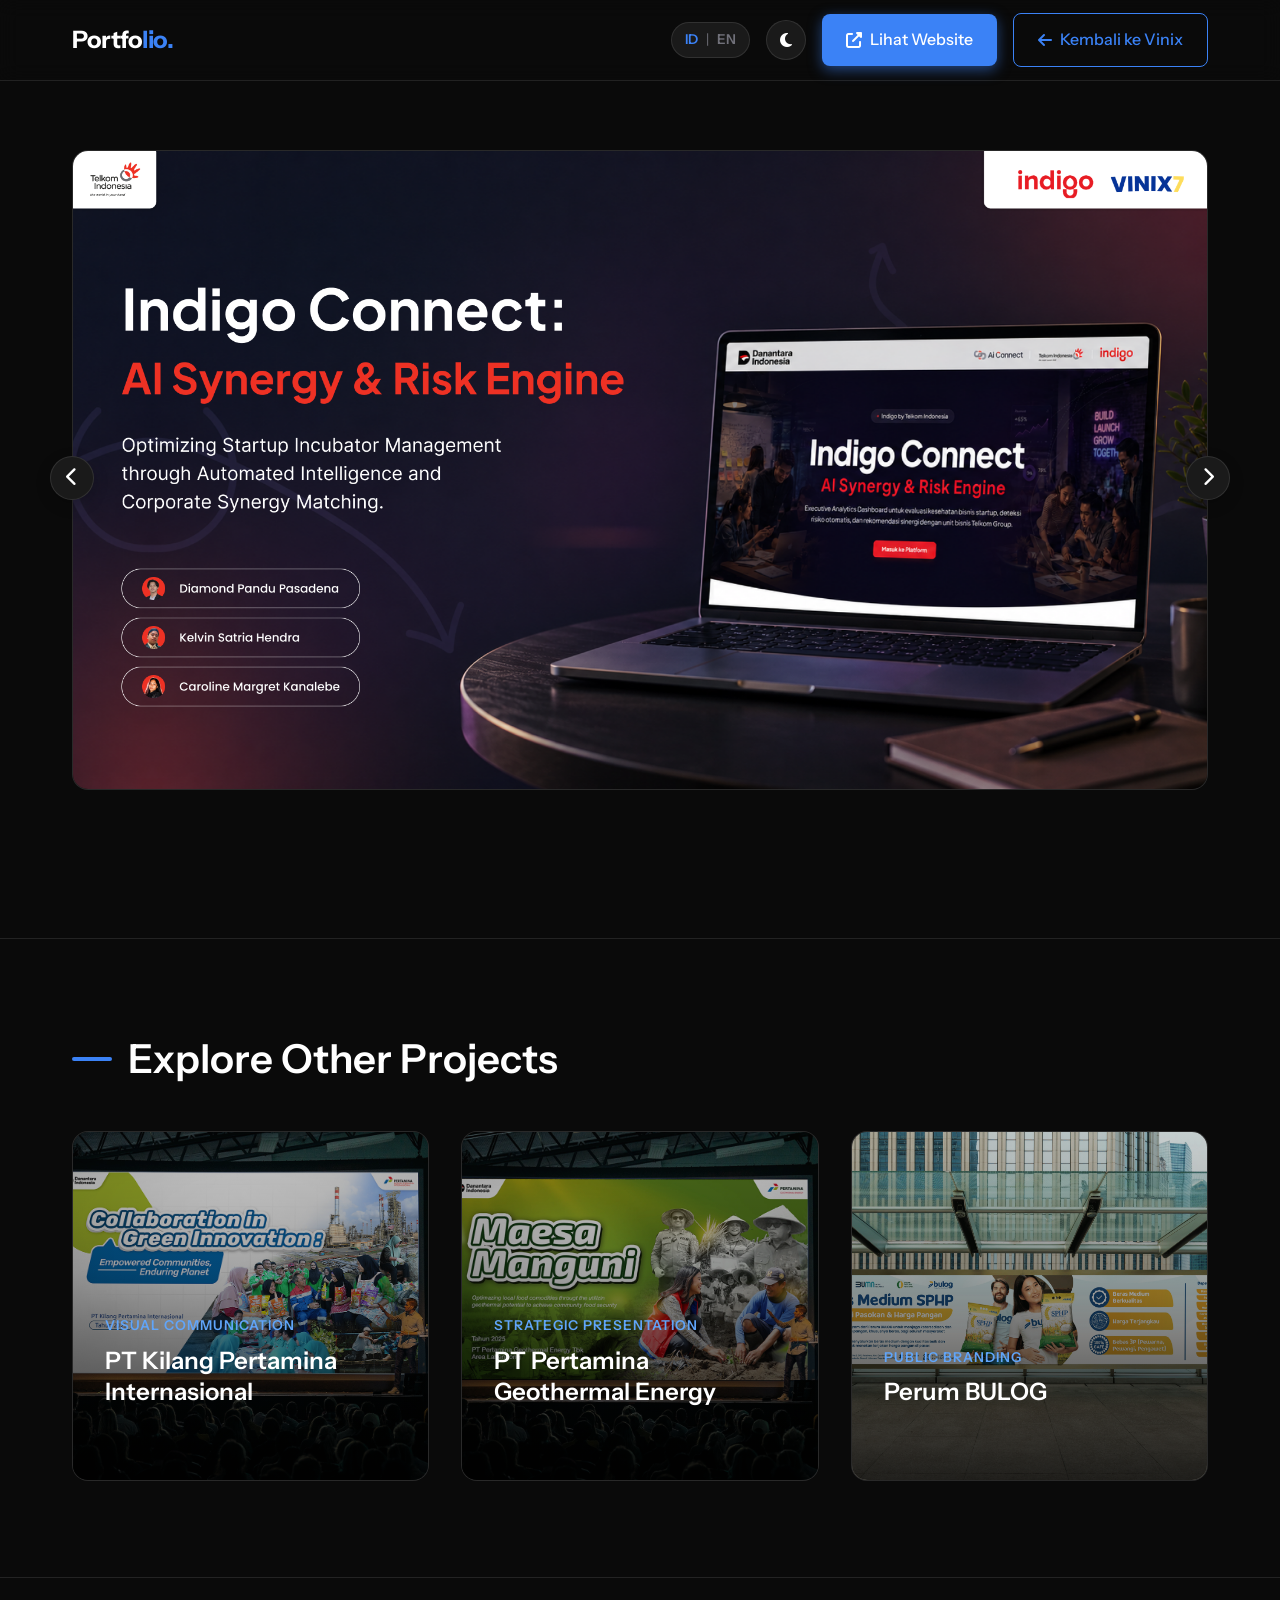
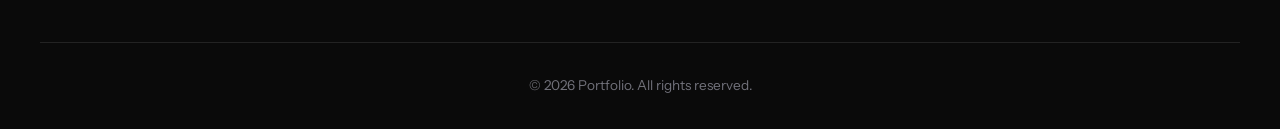
==== pages/case-study-indigo-en.html @ a1bfb824 "feat: implement bilingual support and automatic routing redirections across all portfolio project pa" ====
<!DOCTYPE html>
<html lang="en">

<head>
    <meta charset="UTF-8">
    <meta name="viewport" content="width=device-width, initial-scale=1.0">
    <title>Indigo by Telkom Case Study | Digital Transformation Designer</title>
    <link rel="preconnect" href="https://fonts.googleapis.com">
    <link rel="preconnect" href="https://fonts.gstatic.com" crossorigin>
    <link
        href="https://fonts.googleapis.com/css2?family=Outfit:wght@300;400;500;600;700&family=Plus+Jakarta+Sans:wght@400;500;600;700&family=Instrument+Sans:wght@400;500;600;700&display=swap"
        rel="stylesheet">
    <link rel="stylesheet" href="../style.css">
    <link rel="stylesheet" href="https://cdnjs.cloudflare.com/ajax/libs/font-awesome/6.4.0/css/all.min.css">
    <style>
        .portfolio-detail {
            padding-top: 150px;
        }

        .project-hero {
            margin-bottom: 4rem;
        }

        .project-badge {
            display: inline-block;
            padding: 0.5rem 1.2rem;
            background: rgba(59, 130, 246, 0.1);
            color: var(--accent-primary);
            border-radius: 100px;
            font-size: 0.9rem;
            font-weight: 600;
            margin-bottom: 1.5rem;
        }

        .project-title {
            font-size: 3.5rem;
            margin-bottom: 1.5rem;
            line-height: 1.1;
        }

        .project-meta-grid {
            display: grid;
            grid-template-columns: repeat(auto-fit, minmax(200px, 1fr));
            gap: 2rem;
            padding: 2rem;
            background: var(--bg-secondary);
            border-radius: 20px;
            border: 1px solid var(--border-color);
        }

        .meta-item h4 {
            font-size: 0.85rem;
            color: var(--text-muted);
            text-transform: uppercase;
            letter-spacing: 1px;
            margin-bottom: 0.5rem;
        }

        .meta-item p {
            font-weight: 600;
            color: var(--text-primary);
        }

        .project-content {
            display: flex;
            flex-direction: column;
            gap: 4rem;
            margin-top: 4rem;
        }

        .project-description h2 {
            font-size: 2rem;
            margin-bottom: 1.5rem;
        }

        .project-description p {
            color: var(--text-secondary);
            margin-bottom: 1.5rem;
            font-size: 1.1rem;
            line-height: 1.8;
        }

        .project-image-full {
            width: 100%;
            border-radius: 20px;
            overflow: hidden;
            border: 1px solid var(--border-color);
            background: var(--bg-tertiary);
        }

        .project-image-full img {
            width: 100%;
            display: block;
        }

        .tech-tags {
            display: flex;
            flex-wrap: wrap;
            gap: 0.8rem;
            margin-top: 1rem;
        }

        .tech-tag {
            padding: 0.5rem 1rem;
            background: var(--bg-tertiary);
            border: 1px solid var(--border-color);
            border-radius: 8px;
            font-size: 0.9rem;
        }

        @media (max-width: 992px) {
            .project-title {
                font-size: 2.5rem;
            }
        }

        /* Carousel Styles */
        .carousel-wrapper { position: relative; margin-bottom: 2rem; max-width: 1200px; margin-left: auto; margin-right: auto; }
        .carousel-btn { position: absolute; top: 50%; transform: translateY(-50%); background: var(--bg-tertiary); color: var(--text-primary); border: 1px solid var(--border-color); border-radius: 50%; width: 44px; height: 44px; display: flex; align-items: center; justify-content: center; cursor: pointer; z-index: 10; box-shadow: 0 5px 15px rgba(0,0,0,0.2); transition: all 0.3s ease; font-size: 1.2rem; }
        .carousel-btn:hover { background: var(--accent-primary); color: #fff; border-color: var(--accent-primary); }
        .carousel-btn.prev { left: -22px; }
        .carousel-btn.next { right: -22px; }
        @media (max-width: 768px) { .carousel-btn { display: none; } }
        
        .css-carousel { display: flex; overflow-x: auto; scroll-snap-type: x mandatory; gap: 1.5rem; padding-bottom: 1rem; scrollbar-width: none; scroll-behavior: smooth; }
        .css-carousel::-webkit-scrollbar { display: none; }
        .css-carousel-item { flex: 0 0 100%; scroll-snap-align: start; border-radius: 16px; overflow: hidden; position: relative; border: 1px solid var(--border-color); transition: transform 0.3s ease, box-shadow 0.3s ease; background: var(--bg-secondary); }
        .css-carousel-item:hover { box-shadow: 0 10px 30px rgba(0, 0, 0, 0.15); border-color: var(--accent-primary); }
        .css-carousel-item img { width: 100%; height: auto; display: block; object-fit: contain; max-height: 85vh; margin: 0 auto; }
        @media (max-width: 768px) { .css-carousel-item { flex: 0 0 calc(100% - 2rem); scroll-snap-align: center; } }
    </style>
</head>

<body class="portfolio-page">
    <nav class="navbar">
        <div class="container nav-container">
            <a href="../index.html" class="logo">Portfo<span>lio.</span></a>
            <div style="display: flex; gap: 1rem; align-items: center;">
                <div class="nav-actions" style="position: static; flex-direction: row; display: flex; gap: 1rem; align-items: center;">
                    <div id="lang-switch" class="lang-switch">
                        <span id="lang-id">ID</span>
                        <span class="lang-divider">|</span>
                        <span id="lang-en" class="active">EN</span>
                    </div>
                    <div id="theme-toggle" class="theme-toggle">
                        <i class="fas fa-moon"></i>
                    </div>
                </div>
                <a href="https://indigo-connect-ai-synergy-risk-engi.vercel.app/" target="_blank" class="btn-primary"><i class="fas fa-external-link-alt"></i> View Website</a>
                <a href="portfolio-vinix-en.html" class="btn-primary-outline"><i class="fas fa-arrow-left"></i> Back to Vinix</a>
            </div>
        </div>
    </nav>

    <section class="portfolio-detail section-padding">
        <div class="container">


            <div class="project-content" style="margin-top: 0;">
                <div class="carousel-wrapper">
                    <button class="carousel-btn prev"><i class="fas fa-chevron-left"></i></button>
                    <div class="css-carousel">
                        <div class="css-carousel-item"><img src="../assets/vinix7/indigo.png" alt="Indigo Project Design"></div>
                        <div class="css-carousel-item"><img src="../assets/vinix7/indigo_2.webp" alt="Indigo 2"></div>
                        <div class="css-carousel-item"><img src="../assets/vinix7/indigo_3.webp" alt="Indigo 3"></div>
                        <div class="css-carousel-item"><img src="../assets/vinix7/indigo_4.webp" alt="Indigo 4"></div>
                        <div class="css-carousel-item"><img src="../assets/vinix7/indigo_5.webp" alt="Indigo 5"></div>
                        <div class="css-carousel-item"><img src="../assets/vinix7/indigo_6.webp" alt="Indigo 6"></div>
                        <div class="css-carousel-item"><img src="../assets/vinix7/indigo_7.webp" alt="Indigo 7"></div>
                        <div class="css-carousel-item"><img src="../assets/vinix7/indigo_8.webp" alt="Indigo 8"></div>
                        <div class="css-carousel-item"><img src="../assets/vinix7/indigo_9.webp" alt="Indigo 9"></div>
                        <div class="css-carousel-item"><img src="../assets/vinix7/indigo_10.webp" alt="Indigo 10"></div>
                        <div class="css-carousel-item"><img src="../assets/vinix7/indigo_11.webp" alt="Indigo 11"></div>
                        <div class="css-carousel-item"><img src="../assets/vinix7/indigo_12.webp" alt="Indigo 12"></div>
                        <div class="css-carousel-item"><img src="../assets/vinix7/indigo_13.webp" alt="Indigo 13"></div>
                        <div class="css-carousel-item"><img src="../assets/vinix7/indigo_14.webp" alt="Indigo 14"></div>
                        <div class="css-carousel-item"><img src="../assets/vinix7/indigo_15.webp" alt="Indigo 15"></div>
                        <div class="css-carousel-item"><img src="../assets/vinix7/indigo_16.webp" alt="Indigo 16"></div>
                        <div class="css-carousel-item"><img src="../assets/vinix7/indigo_17.webp" alt="Indigo 17"></div>
                        <div class="css-carousel-item"><img src="../assets/vinix7/indigo_18.webp" alt="Indigo 18"></div>
                    </div>
                    <button class="carousel-btn next"><i class="fas fa-chevron-right"></i></button>
                </div>
            </div>
        </div>
    </section>

    <!-- Other Projects Exploration -->
    <section class="other-projects">
        <div class="container">
            <h2 class="other-projects-title">Explore Other Projects</h2>
            <div class="other-projects-grid">
                <!-- KPI -->
                <a href="portfolio-pertamina-internasional-en.html" class="other-project-card">
                    <img src="../assets/pt kpi/hero section.png" alt="KPI" class="card-bg">
                    <div class="other-project-content">
                        <span class="category">Visual Communication</span>
                        <h3>PT Kilang Pertamina Internasional</h3>
                        <div class="view-project-link">
                            See Project <i class="fas fa-arrow-right"></i>
                        </div>
                    </div>
                </a>
                <!-- PGE -->
                <a href="portfolio-pertamina-geothermal-en.html" class="other-project-card">
                    <img src="../assets/pt pge/hero section.webp" alt="PGE" class="card-bg">
                    <div class="other-project-content">
                        <span class="category">Strategic Presentation</span>
                        <h3>PT Pertamina Geothermal Energy</h3>
                        <div class="view-project-link">
                            See Project <i class="fas fa-arrow-right"></i>
                        </div>
                    </div>
                </a>
                <!-- BULOG -->
                <a href="portfolio-bulog-en.html" class="other-project-card">
                    <img src="../assets/bulog/banner-sphp.webp" alt="BULOG" class="card-bg">
                    <div class="other-project-content">
                        <span class="category">Public Branding</span>
                        <h3>Perum BULOG</h3>
                        <div class="view-project-link">
                            See Project <i class="fas fa-arrow-right"></i>
                        </div>
                    </div>
                </a>
            </div>
        </div>
    </section>

    <footer>
        <div class="container footer-bottom">
            <p>&copy; 2026 Portfolio. All rights reserved.</p>
        </div>
    </footer>

    <script>
        // Theme initialization
        const savedTheme = localStorage.getItem('portfolio-theme') || 'dark';
        if (savedTheme === 'light') {
            document.body.setAttribute('data-theme', 'light');
        }

        // Carousel Navigation Script
        document.querySelectorAll('.carousel-wrapper').forEach(wrapper => {
            const carousel = wrapper.querySelector('.css-carousel');
            const prevBtn = wrapper.querySelector('.prev');
            const nextBtn = wrapper.querySelector('.next');
            
            if(prevBtn && nextBtn && carousel) {
                prevBtn.addEventListener('click', () => {
                    carousel.scrollBy({ left: -carousel.clientWidth, behavior: 'smooth' });
                });
                nextBtn.addEventListener('click', () => {
                    carousel.scrollBy({ left: carousel.clientWidth, behavior: 'smooth' });
                });
            }
        });
    </script>
    <script src="../script.js"></script>
</body>
</html>
---- style.css ----
/* Custom Properties / Variables */
:root {
    /* Dark Mode (Default) */
    --bg-primary: #0a0a0a;
    --bg-secondary: #111111;
    --bg-tertiary: #1a1a1a;

    --text-primary: #ffffff;
    --text-secondary: #a1a1aa;
    --text-muted: #71717a;

    --accent-primary: #3b82f6;
    --accent-secondary: #60a5fa;
    --accent-glow: rgba(59, 130, 246, 0.5);

    --border-color: rgba(255, 255, 255, 0.1);
    --glass-bg: rgba(25, 25, 25, 0.7);
    --navbar-bg: rgba(10, 10, 10, 0.8);

    --font-heading: 'Instrument Sans', 'Outfit', sans-serif;
    --font-body: 'Plus Jakarta Sans', sans-serif;

    --transition-fast: 0.2s ease;
    --transition-normal: 0.3s ease;
    --transition-slow: 0.5s ease;
}

/* Light Mode Variables */
[data-theme="light"] {
    --bg-primary: #ffffff;
    --bg-secondary: #f8fafc;
    --bg-tertiary: #f1f5f9;

    --text-primary: #0f172a;
    --text-secondary: #475569;
    --text-muted: #64748b;

    --accent-primary: #2563eb;
    --accent-secondary: #3b82f6;
    --accent-glow: rgba(37, 99, 235, 0.3);

    --border-color: rgba(0, 0, 0, 0.1);
    --glass-bg: rgba(255, 255, 255, 0.7);
    --navbar-bg: rgba(255, 255, 255, 0.8);
}

/* Base Styles */
* {
    margin: 0;
    padding: 0;
    box-sizing: border-box;
}

html {
    scroll-behavior: smooth;
}

body {
    font-family: "Instrument Sans", "Outfit", "";
    background-color: var(--bg-primary);
    color: var(--text-primary);
    line-height: 1.6;
    overflow-x: hidden;
    transition: background-color var(--transition-normal), color var(--transition-normal);
}

h1,
h2,
h3,
h4,
h5,
h6 {
    font-family: "Instrument Sans";
    font-weight: 600;
    line-height: 1.2;
}

a {
    text-decoration: none;
    color: inherit;
    transition: var(--transition-normal);
}

ul {
    list-style: none;
}

.container {
    max-width: 1200px;
    margin: 0 auto;
    padding: 0 2rem;
}

span {
    color: var(--accent-primary);
}

.section-padding {
    padding: 100px 0;
}

.glass-effect {
    background: var(--glass-bg);
    backdrop-filter: blur(12px);
    -webkit-backdrop-filter: blur(12px);
    border: 1px solid var(--border-color);
}

/* Typography Utilities */
.section-header {
    text-align: center;
    margin-bottom: 4rem;
}

.section-header.align-left {
    text-align: left;
}

.section-header h2 {
    font-size: 2.5rem;
    margin-bottom: 1rem;
}

.section-header p {
    color: var(--text-secondary);
    max-width: 600px;
    margin: 0 auto;
    font-size: 1rem;
}

.align-left p {
    margin: 0;
}

.subsection-title {
    font-size: 1.3rem;
    margin-bottom: 1rem;
    display: flex;
    align-items: center;
    gap: 0.5rem;
    color: var(--text-primary);
}

.subsection-title i {
    color: var(--accent-primary);
}

.mt-4 {
    margin-top: 2rem;
}

.mb-4 {
    margin-bottom: 2rem;
}

/* Buttons */
.btn-primary,
.btn-secondary,
.btn-primary-outline {
    display: inline-flex;
    align-items: center;
    gap: 0.5rem;
    padding: 0.8rem 1.5rem;
    border-radius: 8px;
    font-weight: 500;
    font-family: var(--font-heading);
    cursor: pointer;
    transition: var(--transition-normal);
    border: none;
    font-size: 1rem;
}

.btn-primary {
    background-color: var(--accent-primary);
    color: white;
    box-shadow: 0 4px 14px 0 var(--accent-glow);
}

.btn-primary:hover {
    background-color: var(--accent-secondary);
    transform: translateY(-2px);
    box-shadow: 0 6px 20px rgba(96, 165, 250, 0.6);
}

.btn-primary-outline {
    background: transparent;
    border: 1px solid var(--accent-primary);
    color: var(--accent-primary);
}

.btn-primary-outline:hover {
    background: var(--accent-primary);
    color: white;
    box-shadow: 0 4px 14px 0 var(--accent-glow);
}

.btn-secondary {
    background-color: var(--bg-tertiary);
    color: var(--text-primary);
    border: 1px solid var(--border-color);
}

.btn-secondary:hover {
    background-color: var(--border-color);
    transform: translateY(-2px);
}

.w-100 {
    width: 100%;
    justify-content: center;
}

/* Navigation */
.navbar {
    position: fixed;
    top: 0;
    width: 100%;
    z-index: 1000;
    background: var(--navbar-bg);
    backdrop-filter: blur(10px);
    -webkit-backdrop-filter: blur(10px);
    border-bottom: 1px solid var(--border-color);
    transition: var(--transition-normal);
}

.nav-container {
    display: flex;
    justify-content: space-between;
    align-items: center;
    height: 80px;
}

.logo {
    font-size: 1.5rem;
    font-weight: 700;
    font-family: var(--font-heading);
    letter-spacing: -0.5px;
}

.nav-links {
    display: flex;
    align-items: center;
    gap: 2.5rem;
}

.nav-links a:not(.btn-primary-outline) {
    font-size: 0.95rem;
    font-weight: 500;
    color: var(--text-secondary);
}

.nav-links a:not(.btn-primary-outline):hover {
    color: var(--text-primary);
}

.nav-actions {
    display: flex;
    align-items: center;
    gap: 1.5rem;
}

.lang-switch {
    display: flex;
    align-items: center;
    gap: 0.5rem;
    font-size: 0.85rem;
    font-weight: 600;
    color: var(--text-muted);
    cursor: pointer;
    background: var(--bg-tertiary);
    padding: 0.4rem 0.8rem;
    border-radius: 100px;
    border: 1px solid var(--border-color);
}

.lang-switch span {
    color: var(--text-muted);
    transition: var(--transition-fast);
}

.lang-switch span.active {
    color: var(--accent-primary);
}

.lang-switch span:hover:not(.active) {
    color: var(--text-primary);
}

.lang-divider {
    color: var(--border-color);
    font-weight: 300;
}

.theme-toggle {
    width: 40px;
    height: 40px;
    display: flex;
    justify-content: center;
    align-items: center;
    cursor: pointer;
    border-radius: 50%;
    background: var(--bg-tertiary);
    border: 1px solid var(--border-color);
    color: var(--text-primary);
    transition: var(--transition-normal);
}

.theme-toggle:hover {
    background: var(--border-color);
}

.hamburger {
    display: none;
    font-size: 1.5rem;
    cursor: pointer;
    color: var(--text-primary);
}

/* Hero Section */
.hero {
    padding: 80px 0 80px;
    min-height: 100vh;
    display: flex;
    align-items: center;
    position: relative;
    overflow: hidden;
    background: linear-gradient(135deg, rgba(2, 6, 23, 0.75) 0%, rgba(15, 23, 42, 0.65) 50%, rgba(30, 58, 138, 0.55) 100%), url('assets/img/hero_section.png');
    background-size: cover;
    background-position: center;
    background-attachment: fixed;
    color: #ffffff;
}

.hero .hero-title,
.hero .hero-subtitle,
.hero .trust-indicators p,
.hero .badge {
    color: #ffffff;
}

.hero .hero-subtitle strong {
    color: #60a5fa;
}

@keyframes modernReveal {
    from {
        opacity: 0;
        transform: translateY(40px) scale(0.95);
        filter: blur(12px);
    }

    to {
        opacity: 1;
        transform: translateY(0) scale(1);
        filter: blur(0);
    }
}

.hero .badge,
.project-badge {
    opacity: 0;
    animation: modernReveal 1.2s cubic-bezier(0.16, 1, 0.3, 1) forwards;
    animation-delay: 0.1s;
}

.hero .hero-title,
.project-title {
    opacity: 0;
    animation: modernReveal 1.2s cubic-bezier(0.16, 1, 0.3, 1) forwards;
    animation-delay: 0.25s;
}

.hero .trust-indicators,
.project-meta-grid,
.about-content {
    opacity: 0;
    animation: modernReveal 1.2s cubic-bezier(0.16, 1, 0.3, 1) forwards;
    animation-delay: 0.4s;
}

[data-theme="light"] .hero .logo-light {
    display: none !important;
}

[data-theme="light"] .hero .logo-dark {
    display: block !important;
}

[data-theme="light"] .hero .vinix-logo {
    filter: brightness(0) invert(1) !important;
}




.hero-container {
    display: grid;
    grid-template-columns: 1.3fr 0.7fr;
    gap: 5rem;
    align-items: center;
}

.about-container {
    display: grid;
    grid-template-columns: 0.7fr 1.3fr;
    gap: 5rem;
    align-items: center;
}

.badge {
    display: inline-block;
    padding: 0.4rem 1rem;
    background: rgba(59, 130, 246, 0.1);
    color: var(--accent-secondary);
    border: 1px solid rgba(59, 130, 246, 0.2);
    border-radius: 100px;
    font-size: 0.85rem;
    font-weight: 600;
    margin-bottom: 1.5rem;
}

[data-theme="light"] .badge {
    background: rgba(37, 99, 235, 0.1);
    border-color: rgba(37, 99, 235, 0.2);
}

.hero-title {
    font-size: 4.0rem;
    line-height: 1.15;
    letter-spacing: -1.2px;
    margin-bottom: 2rem;
}

.hero-subtitle {
    font-size: 1.1rem;
    color: var(--text-secondary);
    margin-bottom: 2.5rem;
    max-width: 100%;
}

.hero-subtitle strong {
    color: var(--text-primary);
    font-weight: 600;
}

.hero-actions {
    display: flex;
    gap: 1rem;
    margin-bottom: 3rem;
}

.trust-indicators p {
    font-size: 0.85rem;
    color: var(--text-muted);
    text-transform: uppercase;
    letter-spacing: 1px;
    margin-bottom: 1.2rem;
}

.logos-placeholder {
    display: flex;
    align-items: center;
    gap: 1.5rem;
    flex-wrap: wrap;
    margin-top: 0.5rem;
}

.trust-logo-wrapper {
    display: inline-flex;
    align-items: center;
}

.trust-logo {
    height: 30px;
    width: auto;
    filter: grayscale(1) opacity(0.6);
    transition: var(--transition-normal);
}

.trust-logo:hover {
    filter: grayscale(0) opacity(1);
    transform: translateY(-2px);
}

.trust-logo.logo-light {
    display: none;
}

.trust-logo.logo-dark {
    display: block;
}

[data-theme="light"] .trust-logo.logo-light {
    display: block;
}

[data-theme="light"] .trust-logo.logo-dark {
    display: none;
}

.trust-logo.vinix-logo {
    filter: brightness(0) invert(1) opacity(0.6);
}

.trust-logo.vinix-logo:hover {
    filter: brightness(0) invert(1) opacity(1);
}

[data-theme="light"] .trust-logo.vinix-logo {
    filter: grayscale(1) opacity(0.6);
}

[data-theme="light"] .trust-logo.vinix-logo:hover {
    filter: grayscale(0) opacity(1);
}

.dot {
    color: var(--border-color);
    font-size: 0.5rem;
}

.hero-visual {
    position: relative;
    height: 600px;
    display: flex;
    justify-content: center;
    align-items: center;
}



.hero-profile-container {
    position: relative;
    width: 320px;
    height: 320px;
    margin: 0 auto;
    z-index: 1;
    transition: transform var(--transition-normal);
}

.hero-profile-container:hover {
    transform: scale(1.03);
}

.profile-img-wrapper {
    width: 100%;
    height: 100%;
    border-radius: 50%;
    overflow: hidden;
    position: relative;
    background: linear-gradient(135deg, rgba(2, 6, 23, 0.85) 0%, rgba(15, 23, 42, 0.75) 50%, rgba(30, 58, 138, 0.65) 100%), url('assets/img/hero_section.png');
    background-size: cover;
    background-position: center;
    border: 3px solid rgba(255, 255, 255, 0.15);
    display: flex;
    align-items: center;
    justify-content: center;
    box-shadow: 0 15px 35px rgba(2, 6, 23, 0.4), 0 0 20px rgba(59, 130, 246, 0.15);
    transition: box-shadow var(--transition-normal), border-color var(--transition-normal);
}

.hero-profile-container:hover .profile-img-wrapper {
    border-color: var(--accent-primary);
    box-shadow: 0 15px 35px rgba(2, 6, 23, 0.5), 0 0 30px rgba(96, 165, 250, 0.35);
}

.profile-img-wrapper img {
    width: 100%;
    height: 100%;
    object-fit: cover;
    object-position: center top; /* Keeps the face/upper body centered and visible */
}









/* Experience List (Accordion) */
.experience {
    background-color: var(--bg-secondary);
}

.exp-filters {
    display: flex;
    justify-content: center;
    gap: 1rem;
    margin-bottom: 3rem;
    flex-wrap: wrap;
}

.filter-btn {
    padding: 0.6rem 1.5rem;
    background: var(--bg-tertiary);
    border: 1px solid var(--border-color);
    border-radius: 100px;
    color: var(--text-secondary);
    font-size: 0.9rem;
    font-weight: 600;
    cursor: pointer;
    transition: var(--transition-normal);
}

.filter-btn:hover {
    color: var(--text-primary);
    border-color: var(--accent-primary);
}

.filter-btn.active {
    background: var(--accent-primary);
    color: #ffffff;
    border-color: var(--accent-primary);
    box-shadow: 0 8px 16px var(--accent-glow);
}

.exp-item.hide {
    display: none;
}

.experience-list {
    max-width: 1000px;
    margin: 0 auto;
    display: flex;
    flex-direction: column;
    gap: 1.5rem;
}

.exp-item {
    border-radius: 16px;
    overflow: hidden;
    cursor: pointer;
    transition: var(--transition-normal);
}

.exp-item:hover {
    border-color: var(--accent-primary);
    transform: translateY(-2px);
}

.exp-summary {
    padding: 1.5rem 2rem;
    display: flex;
    align-items: center;
    gap: 2rem;
}

.company-logo {
    width: 70px;
    height: 70px;
    background: transparent;
    border-radius: 12px;
    display: flex;
    justify-content: center;
    align-items: center;
    font-size: 1.8rem;
    color: var(--accent-primary);
    flex-shrink: 0;
    overflow: hidden;
}

.company-logo img {
    width: 100%;
    height: 100%;
    object-fit: contain;
    padding: 0;
    transition: var(--transition-normal);
}

.logo-light {
    display: none;
}

.logo-dark {
    display: block;
}

[data-theme="light"] .logo-light {
    display: block;
}

[data-theme="light"] .logo-dark {
    display: none;
}

/* Specific adjustment for vinix logo which doesn't have a separate white version */
.vinix-logo {
    filter: brightness(0) invert(1);
}

[data-theme="light"] .vinix-logo {
    filter: none;
}

.exp-info {
    flex-grow: 1;
}

.exp-info h3 {
    font-size: 1.2rem;
    margin-bottom: 0.3rem;
}

.exp-meta {
    display: flex;
    align-items: center;
    gap: 0.8rem;
    font-size: 0.9rem;
    color: var(--text-secondary);
    flex-wrap: wrap;
}

.location i {
    color: var(--accent-primary);
    font-size: 0.8rem;
    margin-right: 2px;
}

.company-name {
    font-weight: 600;
    color: var(--text-primary);
}

.exp-toggle {
    color: var(--text-muted);
    transition: var(--transition-normal);
}

.exp-item.active .exp-toggle {
    transform: rotate(180deg);
    color: var(--accent-primary);
}

.exp-details {
    max-height: 0;
    overflow: hidden;
    transition: max-height 0.4s cubic-bezier(0.4, 0, 0.2, 1);
}

.exp-item.active .exp-details {
    max-height: 500px;
    /* Adjust as needed */
}

.details-inner {
    padding: 0 2rem 2rem 8.4rem;
    /* Aligned with text after logo (2rem padding + 4.4rem logo + 2rem gap) */
}

.details-inner ul {
    list-style: none;
    margin-bottom: 1.5rem;
}

.btn-portfolio {
    display: inline-flex;
    align-items: center;
    gap: 0.5rem;
    padding: 0.6rem 1.2rem;
    background: transparent;
    border: 1px solid var(--accent-primary);
    color: var(--accent-primary);
    border-radius: 8px;
    font-size: 0.85rem;
    font-weight: 600;
    transition: var(--transition-normal);
}

.btn-portfolio:hover {
    background: var(--accent-primary);
    color: white;
    transform: translateX(5px);
}

.btn-portfolio i {
    font-size: 0.75rem;
}

.details-inner ul li {
    position: relative;
    padding-left: 1.5rem;
    margin-bottom: 0.8rem;
    color: var(--text-secondary);
    font-size: 0.95rem;
}

.details-inner ul li::before {
    content: '→';
    position: absolute;
    left: 0;
    color: var(--accent-primary);
}

.details-inner ul li strong {
    color: var(--text-primary);
}

/* Skills & Education */
.skills-edu {
    background-color: var(--bg-primary);
}

.grid-2-cols {
    display: grid;
    grid-template-columns: 1fr 1fr;
    gap: 4rem;
}

.tags-container {
    display: flex;
    flex-wrap: wrap;
    gap: 0.8rem;
}

.skill-tag {
    padding: 0.6rem 1.2rem;
    background: var(--bg-secondary);
    border: 1px solid var(--border-color);
    border-radius: 8px;
    font-size: 0.9rem;
    font-weight: 500;
    transition: var(--transition-fast);
}

.skill-tag:hover {
    background: var(--bg-tertiary);
    border-color: var(--accent-primary);
    color: var(--accent-secondary);
}

.custom-list {
    list-style: none;
}

.custom-list li {
    position: relative;
    padding-left: 1.5rem;
    margin-bottom: 0.8rem;
    color: var(--text-secondary);
    font-size: 0.95rem;
}

.custom-list li::before {
    content: '•';
    position: absolute;
    left: 0;
    color: var(--accent-primary);
    font-size: 1.2rem;
    line-height: 1;
}

.custom-list.small-text li {
    font-size: 0.9rem;
}

.software-grid {
    display: grid;
    grid-template-columns: repeat(auto-fill, minmax(200px, 1fr));
    gap: 1rem;
}

.software-item {
    display: flex;
    align-items: center;
    gap: 0.8rem;
    padding: 1rem;
    background: var(--bg-secondary);
    border: 1px solid var(--border-color);
    border-radius: 8px;
    font-size: 0.9rem;
}

.software-item i {
    font-size: 1.2rem;
    color: var(--text-primary);
}

.edu-card {
    padding: 2rem;
    border-radius: 16px;
}

.edu-header {
    display: flex;
    justify-content: space-between;
    align-items: flex-start;
    margin-bottom: 0.5rem;
}

.edu-header h3 {
    font-size: 1.3rem;
    color: var(--text-primary);
}

.gpa {
    background: var(--accent-glow);
    color: var(--accent-primary);
    padding: 0.3rem 0.8rem;
    border-radius: 6px;
    font-size: 0.85rem;
    font-weight: 600;
}

.degree {
    font-weight: 500;
    margin-bottom: 0.2rem;
    color: var(--text-primary);
}

.edu-date {
    font-size: 0.85rem;
    color: var(--text-muted);
    margin-bottom: 1rem;
}

/* New Skills & Education Styles */
.skill-group-card {
    padding: 1.8rem;
    border-radius: 16px;
    margin-bottom: 1.5rem;
    background: var(--bg-secondary);
    border: 1px solid var(--border-color);
    transition: var(--transition-normal);
}

.skill-group-card:hover {
    transform: translateY(-3px);
    border-color: var(--accent-primary);
    box-shadow: 0 8px 24px rgba(0, 0, 0, 0.05);
}

[data-theme="dark"] .skill-group-card:hover {
    box-shadow: 0 8px 24px rgba(255, 255, 255, 0.02);
}

.software-progress-list {
    display: flex;
    flex-direction: column;
    gap: 1.2rem;
    margin-top: 1rem;
}

.software-progress-item {
    display: flex;
    flex-direction: column;
    gap: 0.6rem;
}

.software-info {
    display: flex;
    justify-content: space-between;
    font-size: 0.9rem;
    color: var(--text-primary);
    font-weight: 500;
}

.software-info i {
    color: var(--accent-primary);
    margin-right: 0.5rem;
}

.software-info span:last-child {
    font-size: 0.75rem;
    color: var(--text-secondary);
    background: var(--bg-tertiary);
    padding: 0.2rem 0.6rem;
    border-radius: 10px;
    font-weight: 600;
    text-transform: uppercase;
}

.progress-bar {
    height: 6px;
    background: var(--bg-tertiary);
    border-radius: 3px;
    overflow: hidden;
}

.progress-fill {
    height: 100%;
    background: linear-gradient(90deg, var(--accent-secondary), var(--accent-primary));
    border-radius: 3px;
    transition: width 1s ease-in-out;
}

.cert-grid {
    display: grid;
    grid-template-columns: 1fr;
    gap: 1rem;
}

.cert-card {
    display: flex;
    align-items: center;
    gap: 1.2rem;
    padding: 1.2rem;
    border-radius: 12px;
    background: var(--bg-secondary);
    border: 1px solid var(--border-color);
    transition: var(--transition-normal);
}

.cert-card:hover {
    transform: translateX(5px);
    border-color: var(--accent-primary);
}

.cert-icon {
    width: 45px;
    height: 45px;
    border-radius: 10px;
    display: flex;
    align-items: center;
    justify-content: center;
    font-size: 1.5rem;
    flex-shrink: 0;
}

.cert-icon.adobe {
    background: rgba(255, 0, 0, 0.08);
    color: #ff0000;
}

.cert-icon.google {
    background: rgba(66, 133, 244, 0.08);
    color: #4285F4;
}

.cert-icon.language {
    background: var(--accent-glow);
    color: var(--accent-primary);
}

.cert-content {
    display: flex;
    flex-direction: column;
    gap: 0.3rem;
}

.cert-content strong {
    font-size: 1rem;
    color: var(--text-primary);
}

.cert-content span {
    font-size: 0.85rem;
    color: var(--text-secondary);
    line-height: 1.4;
}

/* Achievements */
.achievements {
    background: var(--bg-secondary);
}

.grid-3-cols {
    display: grid;
    grid-template-columns: repeat(auto-fit, minmax(300px, 1fr));
    gap: 2rem;
}

.achieve-card {
    padding: 2.5rem 2rem;
    border-radius: 16px;
    transition: var(--transition-normal);
}

.achieve-card:hover {
    transform: translateY(-5px);
    border-color: var(--accent-primary);
}

.achieve-header-wrapper {
    display: flex;
    align-items: center;
    gap: 0.8rem;
    margin-bottom: 1.25rem;
}

.achieve-icon {
    color: var(--accent-primary);
    display: flex;
    align-items: center;
    justify-content: center;
    font-size: 1.8rem;
    flex-shrink: 0;
}

.achieve-header-wrapper h3 {
    margin: 0;
}

/* Contact Section */
.contact {
    background: linear-gradient(to bottom, var(--bg-primary), var(--bg-secondary));
}

.contact-container {
    display: grid;
    grid-template-columns: 1fr 1fr;
    gap: 4rem;
    align-items: center;
}

.contact-content {
    display: flex;
    flex-direction: column;
    align-items: center;
    position: relative;
    padding: 4rem 3rem;
    border-radius: 24px;
    background: linear-gradient(135deg, rgba(2, 6, 23, 0.85) 0%, rgba(15, 23, 42, 0.75) 50%, rgba(30, 58, 138, 0.65) 100%), url('assets/img/hero_section.png');
    background-size: cover;
    background-position: center;
    background-attachment: fixed;
    border: 1px solid rgba(255, 255, 255, 0.1);
    box-shadow: 0 15px 35px rgba(2, 6, 23, 0.5);
    overflow: hidden;
    z-index: 1;
    color: #ffffff;
}

.contact-content::before {
    content: '';
    position: absolute;
    top: -50%;
    left: 50%;
    transform: translateX(-50%);
    width: 150%;
    height: 150%;
    background: radial-gradient(circle, rgba(255, 255, 255, 0.15) 0%, transparent 60%);
    z-index: -1;
}

.contact-content h2 {
    font-size: 3rem;
    margin-bottom: 1.5rem;
    text-align: center;
    color: #ffffff;
}

.contact-content h2 span {
    color: #fde047;
    /* Bright yellow/amber for contrast */
}

.contact-content p {
    color: rgba(255, 255, 255, 0.9);
    font-size: 1.1rem;
    margin-bottom: 2.5rem;
    max-width: 90%;
    text-align: center;
}

.contact-content .info-item {
    color: #ffffff;
    transition: var(--transition-normal);
}

.contact-content .info-item span {
    color: inherit;
}

.contact-content .info-item:hover {
    color: #fde047;
    transform: translateY(-3px);
}

.contact-content .info-item i {
    background: rgba(255, 255, 255, 0.1);
    color: #ffffff;
    border-color: rgba(255, 255, 255, 0.3);
}

.contact-content .info-item:hover i {
    background: rgba(253, 224, 71, 0.2);
    color: #fde047;
    border-color: #fde047;
}

.contact-info {
    display: flex;
    flex-direction: row;
    justify-content: center;
    flex-wrap: wrap;
    gap: 2rem;
    width: 100%;
}

.info-item {
    display: flex;
    align-items: center;
    gap: 1rem;
}

.info-item i {
    width: 40px;
    height: 40px;
    background: var(--bg-tertiary);
    border: 1px solid var(--border-color);
    display: flex;
    justify-content: center;
    align-items: center;
    border-radius: 50%;
    color: var(--accent-primary);
}

.contact-form-wrapper {
    background: var(--bg-tertiary);
    padding: 2.5rem;
    border-radius: 16px;
    border: 1px solid var(--border-color);
}

.form-group {
    margin-bottom: 1.5rem;
}

.form-group label {
    display: block;
    margin-bottom: 0.5rem;
    font-size: 0.9rem;
    color: var(--text-secondary);
}

.form-group input,
.form-group textarea {
    width: 100%;
    padding: 1rem;
    background: var(--bg-primary);
    border: 1px solid var(--border-color);
    border-radius: 8px;
    color: var(--text-primary);
    font-family: var(--font-body);
    transition: var(--transition-normal);
}

.form-group input:focus,
.form-group textarea:focus {
    outline: none;
    border-color: var(--accent-primary);
    box-shadow: 0 0 0 3px var(--accent-glow);
}

/* Footer */
footer {
    background: var(--bg-primary);
    border-top: 1px solid var(--border-color);
    padding: 4rem 0 2rem;
}

.footer-container {
    display: flex;
    justify-content: space-between;
    align-items: center;
    margin-bottom: 3rem;
}

.footer-brand p {
    color: var(--text-secondary);
    font-size: 0.9rem;
    margin-top: 0.5rem;
}

.footer-social {
    display: flex;
    gap: 1rem;
}

.footer-social a {
    width: 40px;
    height: 40px;
    background: var(--bg-secondary);
    border: 1px solid var(--border-color);
    display: flex;
    justify-content: center;
    align-items: center;
    border-radius: 50%;
    color: var(--text-secondary);
}

.footer-social a:hover {
    background: var(--accent-primary);
    color: white;
    border-color: var(--accent-primary);
}

.footer-bottom {
    text-align: center;
    padding-top: 2rem;
    border-top: 1px solid var(--border-color);
    color: var(--text-muted);
    font-size: 0.85rem;
}

/* Responsive Design */
@media (max-width: 992px) {

    .hero-container,
    .about-container,
    .contact-container,
    .grid-2-cols {
        grid-template-columns: 1fr;
    }

    .hero-title {
        font-size: 3.3rem;
        line-height: 1.15;
        letter-spacing: -1px;
    }

    .hero-visual {
        order: -1;
        margin-bottom: 2rem;
    }



    .edu-header {
        flex-direction: column;
        gap: 0.5rem;
    }
}

@media (max-width: 768px) {
    .container {
        padding: 0 2rem;
    }

    .nav-links {
        display: none;
        position: absolute;
        top: 80px;
        left: 0;
        width: 100%;
        background: var(--bg-tertiary);
        flex-direction: column;
        padding: 2rem;
        border-bottom: 1px solid var(--border-color);
    }

    .nav-links.active {
        display: flex;
    }

    .hamburger {
        display: block;
    }

    .hero {
        padding-top: 120px;
    }

    .hero-title {
        font-size: 2.7rem;
        line-height: 1.15;
        letter-spacing: -0.6px;
    }

    .section-header h2 {
        font-size: 2rem;
    }

    .footer-container {
        flex-direction: column;
        text-align: center;
        gap: 2rem;
    }

    .exp-summary {
        gap: 1rem;
        padding: 1.5rem;
    }

    .details-inner {
        padding-left: 1.5rem;
    }
}

/* Other Projects Section */
.other-projects {
    padding: 6rem 0;
    background: var(--bg-primary);
    border-top: 1px solid var(--border-color);
}

.other-projects-title {
    text-align: left;
    font-size: 2.5rem;
    margin-bottom: 3rem;
    font-family: var(--font-heading);
    color: var(--text-primary);
    display: flex;
    align-items: center;
    gap: 1rem;
}

.other-projects-title::before {
    content: '';
    display: block;
    width: 40px;
    height: 4px;
    background: var(--accent-primary);
    border-radius: 2px;
}

.other-projects-grid {
    display: grid;
    grid-template-columns: repeat(auto-fit, minmax(320px, 1fr));
    gap: 2rem;
}

.other-project-card {
    position: relative;
    border-radius: 16px;
    overflow: hidden;
    height: 350px;
    display: flex;
    flex-direction: column;
    justify-content: flex-end;
    padding: 2rem;
    text-decoration: none;
    transition: transform var(--transition-slow);
    background: var(--bg-secondary);
    border: 1px solid var(--border-color);
}

.other-project-card:hover {
    transform: translateY(-8px);
    border-color: var(--accent-primary);
}

.other-project-card::before {
    content: '';
    position: absolute;
    inset: 0;
    background: linear-gradient(to top, rgba(0, 0, 0, 0.8) 0%, rgba(0, 0, 0, 0.2) 60%, transparent 100%);
    z-index: 1;
    transition: background var(--transition-slow);
}

.other-project-card:hover::before {
    background: linear-gradient(to top, rgba(0, 0, 0, 0.95) 0%, rgba(0, 0, 0, 0.4) 60%, transparent 100%);
}

.other-project-card .card-bg {
    position: absolute;
    inset: 0;
    width: 100%;
    height: 100%;
    object-fit: cover;
    z-index: 0;
    transition: transform var(--transition-slow);
    opacity: 0.8;
}

.other-project-card:hover .card-bg {
    transform: scale(1.05);
    opacity: 1;
}

.other-project-content {
    position: relative;
    z-index: 2;
    display: flex;
    flex-direction: column;
    gap: 0.5rem;
}

.other-project-content .category {
    color: var(--accent-secondary);
    font-size: 0.85rem;
    font-weight: 600;
    text-transform: uppercase;
    letter-spacing: 1px;
}

.other-project-content h3 {
    color: #ffffff;
    font-size: 1.5rem;
    line-height: 1.3;
    margin-bottom: 0.5rem;
    font-family: var(--font-heading);
    transition: color var(--transition-fast);
}

.other-project-card:hover .other-project-content h3 {
    color: var(--accent-secondary);
}

.view-project-link {
    display: inline-flex;
    align-items: center;
    gap: 0.5rem;
    color: #ffffff;
    font-size: 0.95rem;
    font-weight: 500;
    opacity: 0;
    transform: translateY(10px);
    transition: all var(--transition-normal);
}

.other-project-card:hover .view-project-link {
    opacity: 1;
    transform: translateY(0);
}

@keyframes fadeInUp {
    from {
        opacity: 0;
        transform: translateY(20px);
    }

    to {
        opacity: 1;
        transform: translateY(0);
    }
}

/* Bento Box Utilities */
.bento-grid {
    display: grid;
    grid-template-columns: repeat(auto-fit, minmax(300px, 1fr));
    gap: 1.5rem;
}

.bento-grid-2 {
    display: grid;
    grid-template-columns: repeat(2, 1fr);
    gap: 1.5rem;
}

@media (max-width: 768px) {
    .bento-grid-2 {
        grid-template-columns: 1fr;
    }
}

.bento-card {
    border-radius: 24px;
    padding: 2rem;
    overflow: hidden;
    position: relative;
}

.bento-card-sm {
    border-radius: 16px;
    padding: 1.5rem;
    overflow: hidden;
    position: relative;
    border: 1px solid var(--border-color);
}

.gradient-orange {
    background: linear-gradient(135deg, #ff7e5f 0%, #feb47b 100%);
    color: #fff;
    border: none;
}

.gradient-purple {
    background: linear-gradient(135deg, #6a11cb 0%, #2575fc 100%);
    color: #fff;
    border: none;
}

/* Antigravity Loader Screen */
.ag-loader {
    position: fixed;
    top: 0;
    left: 0;
    width: 100vw;
    height: 100vh;
    background: linear-gradient(135deg, rgba(2, 6, 23, 0.75) 0%, rgba(15, 23, 42, 0.65) 50%, rgba(30, 58, 138, 0.55) 100%), url('assets/img/hero_section.png');
    background-size: cover;
    background-position: center;
    background-attachment: fixed;
    z-index: 9999;
    display: flex;
    justify-content: center;
    align-items: center;
    color: white;
    transition: transform 0.8s cubic-bezier(0.85, 0, 0.15, 1), opacity 0.6s ease;
}

.ag-loader.loaded {
    transform: translateY(-100%);
    opacity: 0;
    pointer-events: none;
}

.ag-dynamic-text h1 {
    font-size: 4rem;
    font-weight: 700;
    font-family: var(--font-heading);
    margin-bottom: 2rem;
    background: linear-gradient(90deg, #60a5fa, #fff);
    -webkit-background-clip: text;
    -webkit-text-fill-color: transparent;
    transition: opacity 0.2s ease;
    text-align: center;
}

.ag-progress-wrapper {
    display: flex;
    flex-direction: column;
    align-items: center;
    gap: 1rem;
}

.ag-progress-bar {
    width: 200px;
    height: 2px;
    background: rgba(255, 255, 255, 0.1);
    border-radius: 2px;
    overflow: hidden;
}

#ag-progress-fill {
    width: 0%;
    height: 100%;
    background: #60a5fa;
    transition: width 0.1s ease-out;
}

.ag-terminal-log {
    margin-top: 1.5rem;
    font-family: monospace;
    font-size: 0.85rem;
    color: #60a5fa;
    display: flex;
    gap: 8px;
    justify-content: center;
}

.blinking-cursor {
    animation: blink 1s step-end infinite;
}

@keyframes blink {
    50% {
        opacity: 0;
    }
}

/* Certificate Cards & Modal Styles */
.cert-card {
    cursor: pointer;
    transition: transform 0.3s cubic-bezier(0.25, 0.8, 0.25, 1), box-shadow 0.3s cubic-bezier(0.25, 0.8, 0.25, 1), border-color 0.3s ease;
    border: 1px solid transparent !important;
}

.cert-card:hover {
    transform: translateY(-4px);
    box-shadow: 0 10px 30px rgba(0, 0, 0, 0.2);
    border-color: var(--accent-primary) !important;
}

.cert-modal {
    position: fixed;
    top: 0;
    left: 0;
    width: 100vw;
    height: 100vh;
    background: rgba(0, 0, 0, 0.85);
    backdrop-filter: blur(10px);
    z-index: 9999;
    display: none;
    align-items: center;
    justify-content: center;
    opacity: 0;
    transition: opacity 0.3s ease;
}

.cert-modal.active {
    display: flex;
    opacity: 1;
}

.cert-modal-close {
    position: absolute;
    top: 24px;
    right: 24px;
    font-size: 2rem;
    color: #fff;
    cursor: pointer;
    z-index: 10000;
    transition: transform 0.2s ease, color 0.2s ease;
}

.cert-modal-close:hover {
    transform: scale(1.2);
    color: var(--accent-primary);
}

.cert-modal-frame {
    background: #faf8f5;
    padding: 16px;
    border: 14px solid #6b4423; /* Wooden brown frame style matching MSIB/Magenta */
    border-radius: 8px;
    box-shadow: 0 20px 50px rgba(0,0,0,0.5), inset 0 0 15px rgba(0,0,0,0.1);
    margin: 0 auto;
    display: flex;
    align-items: center;
    justify-content: center;
    max-width: 90vw;
    max-height: 85vh;
    box-sizing: border-box;
    transform: scale(0.9);
    transition: transform 0.3s cubic-bezier(0.34, 1.56, 0.64, 1);
}

.cert-modal.active .cert-modal-frame {
    transform: scale(1);
}

.cert-modal-img {
    height: auto;
    max-height: 75vh;
    max-width: 80vw;
    width: auto;
    display: block;
    border: 1px solid rgba(0,0,0,0.15);
    object-fit: contain;
}

@media (max-width: 768px) {
    .cert-modal-frame {
        border-width: 8px;
        padding: 8px;
        max-width: 95vw;
        max-height: 80vh;
    }
    .cert-modal-img {
        max-width: 85vw;
        max-height: 60vh;
    }
}

/* Achievements & Activities Point Cards */
.achieve-card .custom-list {
    display: flex;
    flex-direction: column;
    gap: 0.75rem;
    margin-top: 1.5rem;
}

.achieve-card .custom-list li {
    background: rgba(255, 255, 255, 0.03);
    border: 1px solid var(--border-color);
    padding: 1rem 1rem 1rem 2.2rem;
    border-radius: 8px;
    margin-bottom: 0px;
    color: var(--text-secondary);
    font-size: 0.9rem;
    line-height: 1.5;
    position: relative;
    transition: transform var(--transition-fast), border-color var(--transition-fast), box-shadow var(--transition-fast), background var(--transition-fast);
}

[data-theme="light"] .achieve-card .custom-list li {
    background: rgba(0, 0, 0, 0.02);
}

.achieve-card .custom-list li::before {
    content: '•';
    position: absolute;
    left: 1rem;
    top: 1.1rem;
    color: var(--accent-primary);
    font-size: 1.3rem;
    line-height: 1;
}

.achieve-card .custom-list li:hover {
    transform: translateY(-2px);
    border-color: var(--accent-primary);
    background: rgba(59, 130, 246, 0.03);
    box-shadow: 0 8px 20px rgba(0, 0, 0, 0.2);
    color: var(--text-primary);
}

[data-theme="light"] .achieve-card .custom-list li:hover {
    background: rgba(37, 99, 235, 0.03);
    box-shadow: 0 8px 20px rgba(0, 0, 0, 0.05);
}
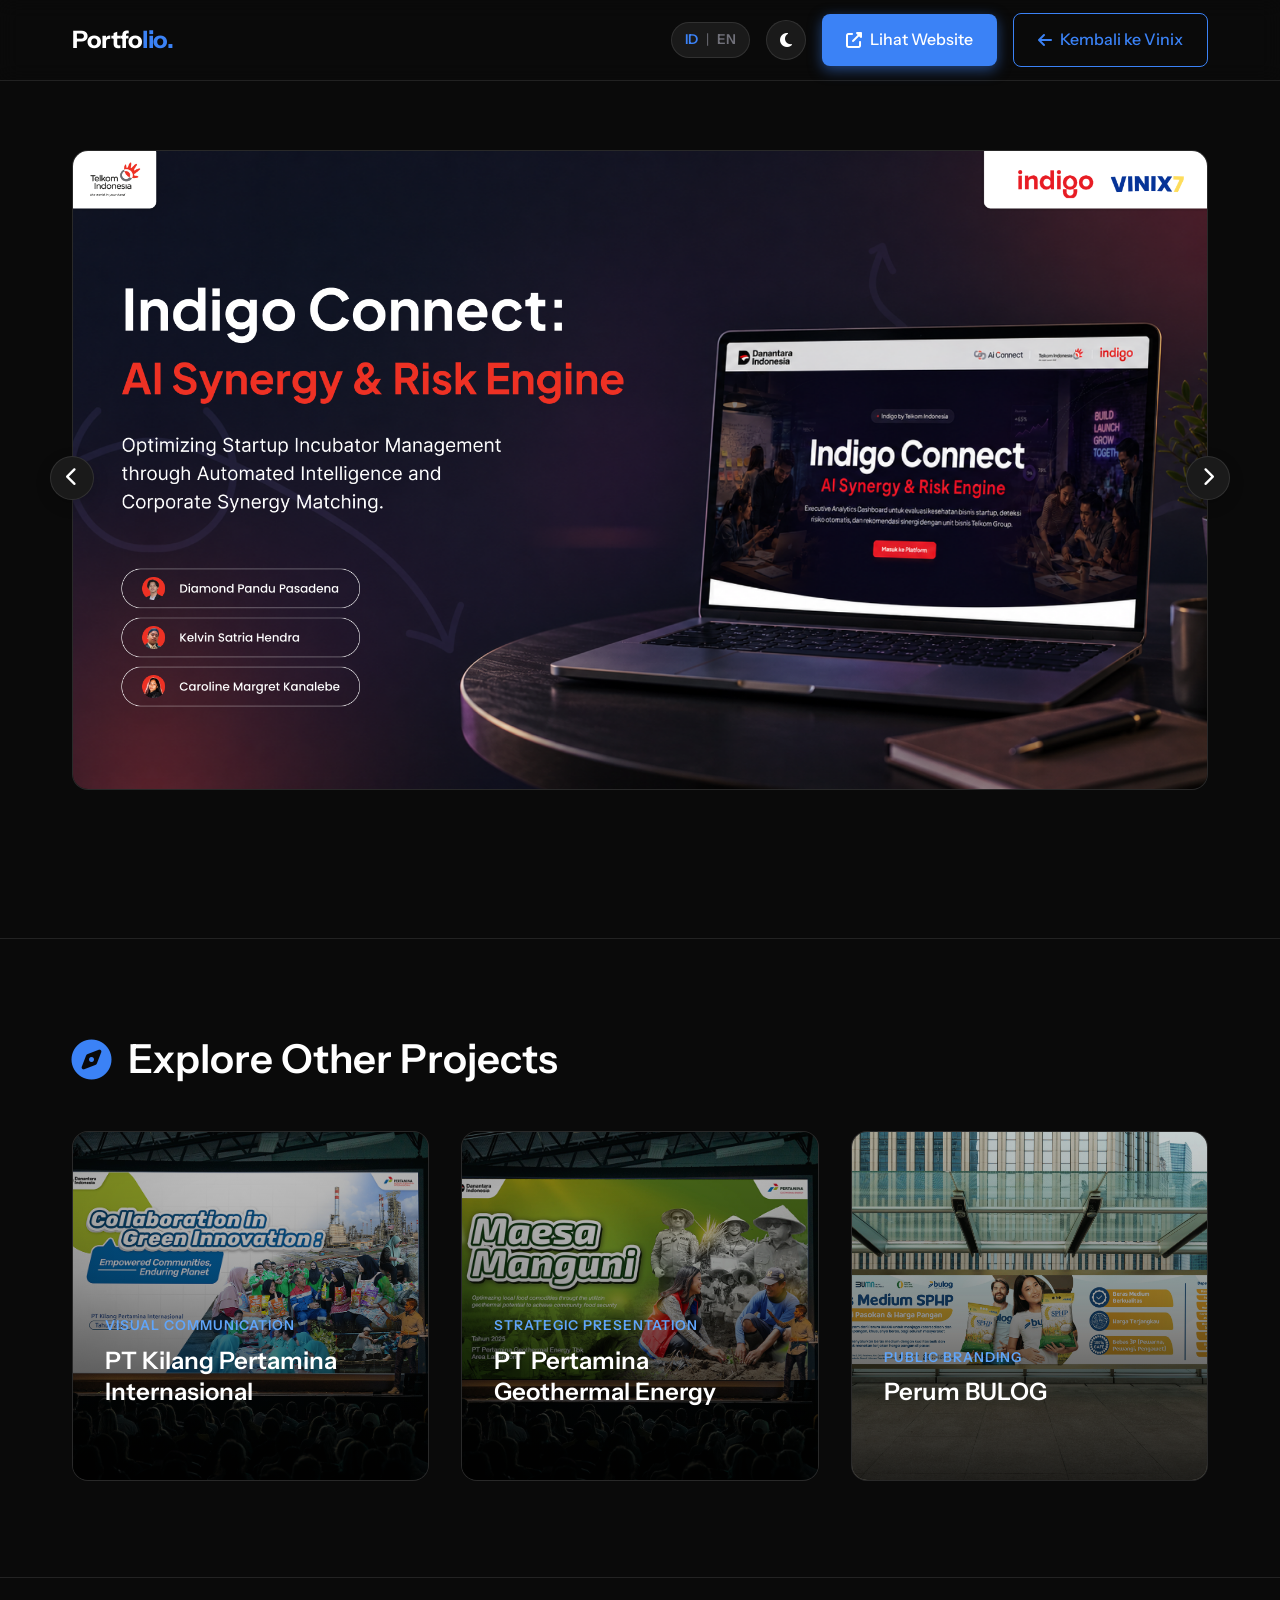
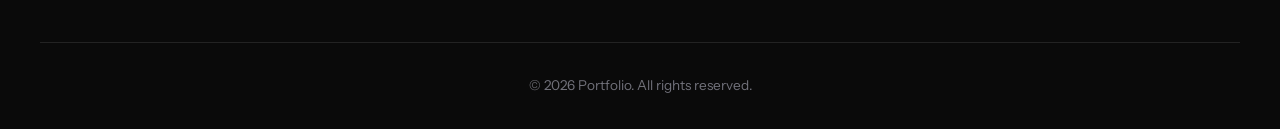
==== commit d8ddf3f0: "Enhance portfolio: update experience timeline, fix loading animation loop, inject explore icons" ====
--- a/pages/case-study-indigo-en.html
+++ b/pages/case-study-indigo-en.html
@@ -188,7 +188,7 @@
     <!-- Other Projects Exploration -->
     <section class="other-projects">
         <div class="container">
-            <h2 class="other-projects-title">Explore Other Projects</h2>
+            <h2 class="other-projects-title"><i class="fas fa-compass" style="color: var(--accent-primary);"></i> Explore Other Projects</h2>
             <div class="other-projects-grid">
                 <!-- KPI -->
                 <a href="portfolio-pertamina-internasional-en.html" class="other-project-card">
--- a/style.css
+++ b/style.css
@@ -203,6 +203,54 @@
 .btn-secondary:hover {
     background-color: var(--border-color);
     transform: translateY(-2px);
+}
+
+.cv-dropdown-content {
+    display: none;
+    position: absolute;
+    top: 100%;
+    left: 50%;
+    transform: translateX(-50%);
+    background-color: var(--bg-tertiary);
+    min-width: 220px;
+    box-shadow: 0px 8px 16px 0px rgba(0,0,0,0.4);
+    z-index: 100;
+    border-radius: 8px;
+    margin-top: 10px;
+    overflow: hidden;
+    border: 1px solid var(--border-color);
+    opacity: 0;
+    transition: opacity 0.3s ease;
+}
+
+.cv-dropdown-content.show {
+    display: block;
+    animation: fadeInDropdown 0.3s forwards;
+}
+
+@keyframes fadeInDropdown {
+    from { opacity: 0; transform: translate(-50%, -10px); }
+    to { opacity: 1; transform: translate(-50%, 0); }
+}
+
+.cv-dropdown-content a {
+    color: var(--text-primary);
+    padding: 12px 18px;
+    text-decoration: none;
+    display: block;
+    font-size: 0.95rem;
+    text-align: left;
+    border-bottom: 1px solid var(--border-color);
+    transition: background-color 0.2s ease, color 0.2s ease;
+}
+
+.cv-dropdown-content a:last-child {
+    border-bottom: none;
+}
+
+.cv-dropdown-content a:hover {
+    background-color: var(--accent-primary);
+    color: white;
 }
 
 .w-100 {
@@ -323,6 +371,7 @@
     display: flex;
     align-items: center;
     position: relative;
+    z-index: 20; /* Layers the hero section above the about section */
     overflow: hidden;
     background: linear-gradient(135deg, rgba(2, 6, 23, 0.75) 0%, rgba(15, 23, 42, 0.65) 50%, rgba(30, 58, 138, 0.55) 100%), url('assets/img/hero_section.png');
     background-size: cover;
@@ -398,6 +447,11 @@
     grid-template-columns: 1.3fr 0.7fr;
     gap: 5rem;
     align-items: center;
+}
+
+.about {
+    position: relative;
+    z-index: 10; /* Keeps about section layered under hero section */
 }
 
 .about-container {
@@ -498,6 +552,18 @@
     display: none;
 }
 
+/* Dark mode (default) inverts black text logos to white */
+.cert-icon.efset img, 
+.cert-icon.toefl img {
+    filter: brightness(0) invert(1);
+}
+
+/* Light mode keeps them in original color (black) */
+[data-theme="light"] .cert-icon.efset img, 
+[data-theme="light"] .cert-icon.toefl img {
+    filter: none;
+}
+
 .trust-logo.vinix-logo {
     filter: brightness(0) invert(1) opacity(0.6);
 }
@@ -528,57 +594,182 @@
 }
 
 
-
-.hero-profile-container {
+@keyframes swing {
+    0% { transform: rotate(3deg); }
+    50% { transform: rotate(-3deg); }
+    100% { transform: rotate(3deg); }
+}
+
+.id-card-container {
     position: relative;
-    width: 320px;
-    height: 320px;
-    margin: 0 auto;
+    width: 270px;
+    margin: 60px auto 20px;
+    z-index: 10;
+    transform-origin: 50% -240px; /* Swings accurately from the top of the shortened strings */
+    animation: swing 4.5s cubic-bezier(0.45, 0, 0.55, 1) infinite;
+}
+
+.id-card-container:hover {
+    animation-play-state: paused;
+}
+
+.lanyard {
+    position: absolute;
+    top: -60px;
+    left: 0;
+    width: 100%;
+    height: 60px;
+    display: flex;
+    justify-content: center;
+}
+
+.lanyard .string {
+    position: absolute;
+    width: 6px;
+    height: 800px; /* Lengthened securely into the hero section space but stays underneath due to z-index */
+    background: linear-gradient(to bottom, #0f172a, #1a1a2e, #16213e);
+    bottom: 20px;
+    border-radius: 3px;
     z-index: 1;
-    transition: transform var(--transition-normal);
-}
-
-.hero-profile-container:hover {
-    transform: scale(1.03);
-}
-
-.profile-img-wrapper {
+}
+
+.lanyard .string-left {
+    left: 45%;
+    transform: rotate(18deg);
+    transform-origin: bottom center;
+}
+
+.lanyard .string-right {
+    right: 45%;
+    transform: rotate(-18deg);
+    transform-origin: bottom center;
+}
+
+[data-theme="light"] .lanyard .string {
+    background: linear-gradient(to bottom, #555, #888);
+}
+
+.lanyard .clip {
+    position: absolute;
+    bottom: -22px;
+    width: 18px;
+    height: 50px;
+    background: linear-gradient(to right, #999, #f0f0f0, #999);
+    border-radius: 10px;
+    z-index: 5;
+    box-shadow: 0 4px 10px rgba(0,0,0,0.3);
+}
+
+.id-card {
+    position: relative;
     width: 100%;
-    height: 100%;
+    /* Dark Blue Gradient matching hero section */
+    background: linear-gradient(135deg, rgba(2, 6, 23, 1) 0%, rgba(15, 23, 42, 1) 50%, rgba(30, 58, 138, 1) 100%);
+    border: 1px solid rgba(255, 255, 255, 0.15);
+    border-radius: 16px;
+    box-shadow: 0 20px 40px rgba(2, 6, 23, 0.4), 0 0 20px rgba(59, 130, 246, 0.15);
+    overflow: hidden;
+    padding-bottom: 2rem;
+    transition: var(--transition-normal);
+}
+
+.id-card-container:hover .id-card {
+    border-color: var(--accent-primary);
+    box-shadow: 0 20px 40px rgba(0,0,0,0.5), 0 0 35px rgba(59, 130, 246, 0.4);
+}
+
+.id-card-hole {
+    width: 50px;
+    height: 10px;
+    background: #000;
+    border-radius: 10px;
+    margin: 15px auto;
+    box-shadow: inset 0 4px 6px rgba(0,0,0,0.8);
+    position: relative;
+    z-index: 3;
+}
+
+[data-theme="light"] .id-card-hole {
+    background: #fff;
+    box-shadow: inset 0 2px 4px rgba(0,0,0,0.4);
+}
+
+.id-card-header {
+    text-align: center;
+    background: #ffffff;
+    color: #0f172a;
+    padding: 8px 0;
+    margin-bottom: 1.5rem;
+    box-shadow: 0 2px 10px rgba(0,0,0,0.2);
+}
+
+.id-card-header span {
+    font-size: 0.85rem;
+    font-weight: 800;
+    letter-spacing: 3px;
+}
+
+.id-card-photo {
+    width: 150px;
+    height: 150px;
+    margin: 0 auto 1.5rem;
     border-radius: 50%;
     overflow: hidden;
+    background-color: #ffffff;
+    border: 2px solid #ffffff;
+    box-shadow: 0 8px 20px rgba(0,0,0,0.3);
     position: relative;
-    background: linear-gradient(135deg, rgba(2, 6, 23, 0.85) 0%, rgba(15, 23, 42, 0.75) 50%, rgba(30, 58, 138, 0.65) 100%), url('assets/img/hero_section.png');
-    background-size: cover;
-    background-position: center;
-    border: 3px solid rgba(255, 255, 255, 0.15);
-    display: flex;
-    align-items: center;
-    justify-content: center;
-    box-shadow: 0 15px 35px rgba(2, 6, 23, 0.4), 0 0 20px rgba(59, 130, 246, 0.15);
-    transition: box-shadow var(--transition-normal), border-color var(--transition-normal);
-}
-
-.hero-profile-container:hover .profile-img-wrapper {
-    border-color: var(--accent-primary);
-    box-shadow: 0 15px 35px rgba(2, 6, 23, 0.5), 0 0 30px rgba(96, 165, 250, 0.35);
-}
-
-.profile-img-wrapper img {
+}
+
+.id-card-photo img {
     width: 100%;
     height: 100%;
     object-fit: cover;
-    object-position: center top; /* Keeps the face/upper body centered and visible */
-}
-
-
-
-
-
-
-
-
-
+    object-position: top;
+    transition: var(--transition-slow);
+}
+
+.id-card-container:hover .id-card-photo img {
+    transform: scale(1.05);
+}
+
+.id-card-body {
+    text-align: center;
+    padding: 0 1rem;
+}
+
+.id-card-body h2 {
+    font-size: 1.5rem;
+    color: #ffffff; /* Forced white for contrast on dark blue */
+    margin-bottom: 0.3rem;
+}
+
+.id-card-body p {
+    font-size: 0.85rem;
+    color: #94a3b8; /* Slate color matching the dark blue theme */
+    text-transform: uppercase;
+    letter-spacing: 1px;
+    font-weight: 600;
+}
+
+.id-barcode {
+    width: 60%;
+    height: 40px;
+    margin: 1.5rem auto 0;
+    background: repeating-linear-gradient(
+        90deg,
+        rgba(255,255,255,0.6),
+        rgba(255,255,255,0.6) 3px,
+        transparent 3px,
+        transparent 7px,
+        rgba(255,255,255,0.6) 7px,
+        rgba(255,255,255,0.6) 12px,
+        transparent 12px,
+        transparent 14px
+    );
+    opacity: 0.5;
+    border-radius: 2px;
+}
 /* Experience List (Accordion) */
 .experience {
     background-color: var(--bg-secondary);
@@ -620,138 +811,310 @@
     display: none;
 }
 
-.experience-list {
-    max-width: 1000px;
+.experience-timeline-wrapper {
+    max-width: 1200px;
     margin: 0 auto;
+    display: flex;
+    flex-direction: column;
+    gap: 2.5rem;
+}
+
+.timeline-track-container {
+    position: relative;
+    padding: 1rem 1rem 2.5rem 1rem;
+    overflow-x: auto;
+    scrollbar-width: thin;
+    scrollbar-color: var(--accent-secondary) var(--bg-tertiary);
+}
+
+.timeline-track-container::-webkit-scrollbar {
+    height: 8px;
+}
+.timeline-track-container::-webkit-scrollbar-track {
+    background: var(--bg-tertiary);
+    border-radius: 4px;
+}
+.timeline-track-container::-webkit-scrollbar-thumb {
+    background: var(--accent-secondary);
+    border-radius: 4px;
+}
+
+.timeline-line {
+    position: absolute;
+    top: 3rem; /* Adjusted for the absolute date on top */
+    left: 2rem;
+    right: 2rem;
+    height: 3px;
+    background: var(--border-color);
+    z-index: 0;
+}
+
+.timeline-nodes {
+    display: flex;
+    gap: 1.5rem; /* Reduced gap to allow fitting on one line */
+    position: relative;
+    z-index: 1;
+}
+
+.timeline-node {
+    position: relative;
+    padding-top: 2rem; /* Add padding for the absolute date */
+    display: flex;
+    flex-direction: column;
+    align-items: center;
+    flex: 1; /* Make all nodes stretch and fit horizontally */
+    min-width: 0; /* Important for flex shrink */
+    cursor: pointer;
+    transition: var(--transition-normal);
+}
+
+.timeline-point {
+    width: 20px;
+    height: 20px;
+    background: var(--bg-tertiary);
+    border: 3px solid var(--border-color);
+    border-radius: 50%;
+    margin-bottom: 2rem;
+    transition: var(--transition-normal);
+    position: relative;
+    z-index: 2;
+}
+
+.timeline-node:hover .timeline-point {
+    border-color: var(--accent-primary);
+    box-shadow: 0 0 10px rgba(59, 130, 246, 0.3);
+}
+
+.timeline-node.active .timeline-point {
+    border-color: var(--accent-primary);
+    background: var(--accent-primary);
+    box-shadow: 0 0 15px rgba(59, 130, 246, 0.5);
+    transform: scale(1.3);
+}
+
+.timeline-card {
+    border-radius: 16px;
+    overflow: hidden;
+    background: var(--glass-bg);
+    border: 1px solid var(--border-color);
+    width: 100%;
+    transition: var(--transition-normal);
+    height: 100%;
+    display: flex;
+    flex-direction: column;
+    opacity: 0.6;
+    filter: grayscale(0.8);
+    transform: scale(0.96);
+}
+
+.timeline-node:hover .timeline-card {
+    opacity: 0.8;
+    filter: grayscale(0.4);
+    border-color: var(--accent-secondary);
+    transform: translateY(-5px) scale(0.98);
+}
+
+.timeline-node.active .timeline-card {
+    opacity: 1;
+    filter: grayscale(0);
+    border-color: var(--accent-primary);
+    transform: translateY(-5px) scale(1);
+    box-shadow: 0 8px 25px rgba(59, 130, 246, 0.15);
+}
+
+.detail-split-layout {
+    display: grid;
+    grid-template-columns: 320px 1fr;
+    gap: 3rem;
+    align-items: start;
+}
+
+.detail-visual-col {
     display: flex;
     flex-direction: column;
     gap: 1.5rem;
 }
 
-.exp-item {
-    border-radius: 16px;
-    overflow: hidden;
-    cursor: pointer;
+.detail-visual-col img.detail-img {
+    width: 100%;
+    height: 190px;
+    object-fit: cover;
+    border-radius: 12px;
+    border: 1px solid var(--border-color);
+    background: var(--bg-tertiary);
     transition: var(--transition-normal);
 }
 
-.exp-item:hover {
-    border-color: var(--accent-primary);
-    transform: translateY(-2px);
-}
-
-.exp-summary {
-    padding: 1.5rem 2rem;
-    display: flex;
-    align-items: center;
-    gap: 2rem;
-}
-
-.company-logo {
-    width: 70px;
-    height: 70px;
-    background: transparent;
-    border-radius: 12px;
-    display: flex;
-    justify-content: center;
-    align-items: center;
-    font-size: 1.8rem;
+.detail-visual-col img.detail-img:hover {
+    transform: scale(1.02);
+    border-color: var(--accent-secondary);
+}
+
+.tl-info {
+    padding: 1.2rem;
+    display: flex;
+    flex-direction: column;
+    flex-grow: 1;
+}
+
+.tl-date-top {
+    position: absolute;
+    top: 0;
+    left: 50%;
+    transform: translateX(-50%);
+    font-size: 0.75rem;
+    font-weight: 600;
+    color: var(--text-secondary);
+    background: var(--bg-tertiary);
+    padding: 0.2rem 0.6rem;
+    border-radius: 100px;
+    white-space: nowrap;
+    transition: var(--transition-normal);
+    z-index: 3;
+}
+
+.timeline-node:hover .tl-date-top {
     color: var(--accent-primary);
-    flex-shrink: 0;
-    overflow: hidden;
-}
-
-.company-logo img {
-    width: 100%;
-    height: 100%;
+}
+
+.timeline-node.active .tl-date-top {
+    color: var(--accent-primary);
+    background: rgba(59, 130, 246, 0.1);
+}
+
+.tl-company {
+    display: flex;
+    flex-direction: column;
+    margin-bottom: 0.8rem;
+}
+
+.tl-logo {
+    width: 130px;
+    height: 38px;
+    margin-bottom: 0.4rem;
+    display: flex;
+    align-items: center;
+    justify-content: flex-start;
+}
+
+.tl-logo img {
+    max-width: 100%;
+    max-height: 100%;
     object-fit: contain;
-    padding: 0;
-    transition: var(--transition-normal);
+    object-position: left center;
 }
 
 .logo-light {
     display: none;
 }
-
 .logo-dark {
     display: block;
 }
-
 [data-theme="light"] .logo-light {
     display: block;
 }
-
 [data-theme="light"] .logo-dark {
     display: none;
 }
-
-/* Specific adjustment for vinix logo which doesn't have a separate white version */
 .vinix-logo {
     filter: brightness(0) invert(1);
 }
-
 [data-theme="light"] .vinix-logo {
     filter: none;
 }
 
-.exp-info {
-    flex-grow: 1;
-}
-
-.exp-info h3 {
-    font-size: 1.2rem;
-    margin-bottom: 0.3rem;
-}
-
-.exp-meta {
-    display: flex;
-    align-items: center;
-    gap: 0.8rem;
+.tl-company span {
+    font-size: 0.85rem;
+    font-weight: 600;
+    color: var(--text-secondary);
+}
+
+.tl-info h4 {
+    font-size: 1rem;
+    line-height: 1.4;
+    color: var(--text-primary);
+    margin-top: auto;
+}
+
+.timeline-details-display {
+    border-radius: 16px;
+    background: var(--glass-bg);
+    border: 1px solid var(--accent-primary);
+    padding: 2.5rem;
+    position: relative;
+    overflow: hidden;
+    box-shadow: 0 4px 30px rgba(59, 130, 246, 0.05);
+}
+
+.timeline-detail-content {
+    display: none;
+    animation: fadeSlideUp 0.5s cubic-bezier(0.16, 1, 0.3, 1) forwards;
+}
+
+.timeline-detail-content.active {
+    display: block;
+}
+
+@keyframes fadeSlideUp {
+    0% { opacity: 0; transform: translateY(20px) scale(0.98); }
+    100% { opacity: 1; transform: translateY(0) scale(1); }
+}
+
+.detail-header {
+    margin-bottom: 1.5rem;
+    padding-bottom: 1rem;
+    border-bottom: 1px dashed var(--border-color);
+}
+
+.detail-company {
+    font-size: 1.5rem;
+    color: var(--accent-primary);
+    margin-bottom: 0.2rem;
+    line-height: 1.3;
+    font-weight: 700;
+}
+
+.detail-role {
+    font-size: 1.1rem;
+    color: var(--text-primary);
+    font-weight: 600;
+    margin-bottom: 0.5rem;
+    line-height: 1.4;
+}
+
+.location-text {
     font-size: 0.9rem;
     color: var(--text-secondary);
-    flex-wrap: wrap;
-}
-
-.location i {
+}
+
+.location-text i {
+    color: var(--accent-secondary);
+    margin-right: 4px;
+}
+
+.detail-bullets {
+    list-style: none;
+    margin-bottom: 2rem;
+}
+
+.detail-bullets li {
+    position: relative;
+    padding-left: 1.5rem;
+    margin-bottom: 0.8rem;
+    color: var(--text-secondary);
+    font-size: 0.95rem;
+    line-height: 1.6;
+}
+
+.detail-bullets li::before {
+    content: '→';
+    position: absolute;
+    left: 0;
     color: var(--accent-primary);
-    font-size: 0.8rem;
-    margin-right: 2px;
-}
-
-.company-name {
-    font-weight: 600;
+}
+
+.detail-bullets li strong {
     color: var(--text-primary);
-}
-
-.exp-toggle {
-    color: var(--text-muted);
-    transition: var(--transition-normal);
-}
-
-.exp-item.active .exp-toggle {
-    transform: rotate(180deg);
-    color: var(--accent-primary);
-}
-
-.exp-details {
-    max-height: 0;
-    overflow: hidden;
-    transition: max-height 0.4s cubic-bezier(0.4, 0, 0.2, 1);
-}
-
-.exp-item.active .exp-details {
-    max-height: 500px;
-    /* Adjust as needed */
-}
-
-.details-inner {
-    padding: 0 2rem 2rem 8.4rem;
-    /* Aligned with text after logo (2rem padding + 4.4rem logo + 2rem gap) */
-}
-
-.details-inner ul {
-    list-style: none;
-    margin-bottom: 1.5rem;
 }
 
 .btn-portfolio {
@@ -763,7 +1126,7 @@
     border: 1px solid var(--accent-primary);
     color: var(--accent-primary);
     border-radius: 8px;
-    font-size: 0.85rem;
+    font-size: 0.9rem;
     font-weight: 600;
     transition: var(--transition-normal);
 }
@@ -774,27 +1137,58 @@
     transform: translateX(5px);
 }
 
-.btn-portfolio i {
-    font-size: 0.75rem;
-}
-
-.details-inner ul li {
-    position: relative;
-    padding-left: 1.5rem;
-    margin-bottom: 0.8rem;
-    color: var(--text-secondary);
-    font-size: 0.95rem;
-}
-
-.details-inner ul li::before {
-    content: '→';
-    position: absolute;
-    left: 0;
-    color: var(--accent-primary);
-}
-
-.details-inner ul li strong {
-    color: var(--text-primary);
+@media (max-width: 768px) {
+    .timeline-track-container {
+        padding: 0.5rem 0 1.5rem 0;
+    }
+    .timeline-line {
+        left: 1rem;
+        right: 1rem;
+    }
+    .timeline-nodes {
+        gap: 1.5rem;
+        padding: 0 1rem;
+        flex-direction: column;
+    }
+    .timeline-node {
+        width: 100%;
+        max-width: 320px;
+        margin: 0 auto;
+    }
+    .timeline-line {
+        display: none; /* Hide horizontal line when stacking vertically */
+    }
+    .timeline-details-display {
+        padding: 1.5rem;
+    }
+    
+    .detail-split-layout {
+        grid-template-columns: 1fr;
+        gap: 1.5rem;
+    }
+    
+    .detail-visual-col {
+        flex-direction: row;
+        overflow-x: auto;
+        padding-bottom: 0.5rem;
+        scrollbar-width: none;
+    }
+
+    .detail-visual-col::-webkit-scrollbar {
+        display: none;
+    }
+    
+    .detail-visual-col img.detail-img {
+        width: 260px;
+        flex-shrink: 0;
+    }
+    
+    .detail-company {
+        font-size: 1.25rem;
+    }
+    .detail-role {
+        font-size: 1rem;
+    }
 }
 
 /* Skills & Education */
@@ -1301,7 +1695,8 @@
     .hero-container,
     .about-container,
     .contact-container,
-    .grid-2-cols {
+    .grid-2-cols,
+    .bento-grid-2 {
         grid-template-columns: 1fr;
     }
 
@@ -1314,6 +1709,11 @@
     .hero-visual {
         order: -1;
         margin-bottom: 2rem;
+    }
+
+    .hero-profile-container {
+        width: 280px;
+        height: 280px;
     }
 
 
@@ -1359,6 +1759,11 @@
         letter-spacing: -0.6px;
     }
 
+    .hero-profile-container {
+        width: 240px;
+        height: 240px;
+    }
+
     .section-header h2 {
         font-size: 2rem;
     }
@@ -1370,12 +1775,34 @@
     }
 
     .exp-summary {
-        gap: 1rem;
-        padding: 1.5rem;
+        display: grid;
+        grid-template-columns: 1fr auto;
+        gap: 0.8rem;
+        padding: 1.5rem 1.25rem;
+        align-items: center;
+    }
+    
+    .company-logo {
+        grid-column: 1 / -1;
+        width: 55px;
+        height: 55px;
+    }
+
+    .exp-info {
+        grid-column: 1;
+    }
+
+    .exp-toggle {
+        grid-column: 2;
+    }
+
+    .exp-info h3 {
+        font-size: 1.05rem;
+        line-height: 1.3;
     }
 
     .details-inner {
-        padding-left: 1.5rem;
+        padding: 0 1.25rem 1.75rem 1.25rem;
     }
 }
 
@@ -1395,15 +1822,6 @@
     display: flex;
     align-items: center;
     gap: 1rem;
-}
-
-.other-projects-title::before {
-    content: '';
-    display: block;
-    width: 40px;
-    height: 4px;
-    background: var(--accent-primary);
-    border-radius: 2px;
 }
 
 .other-projects-grid {
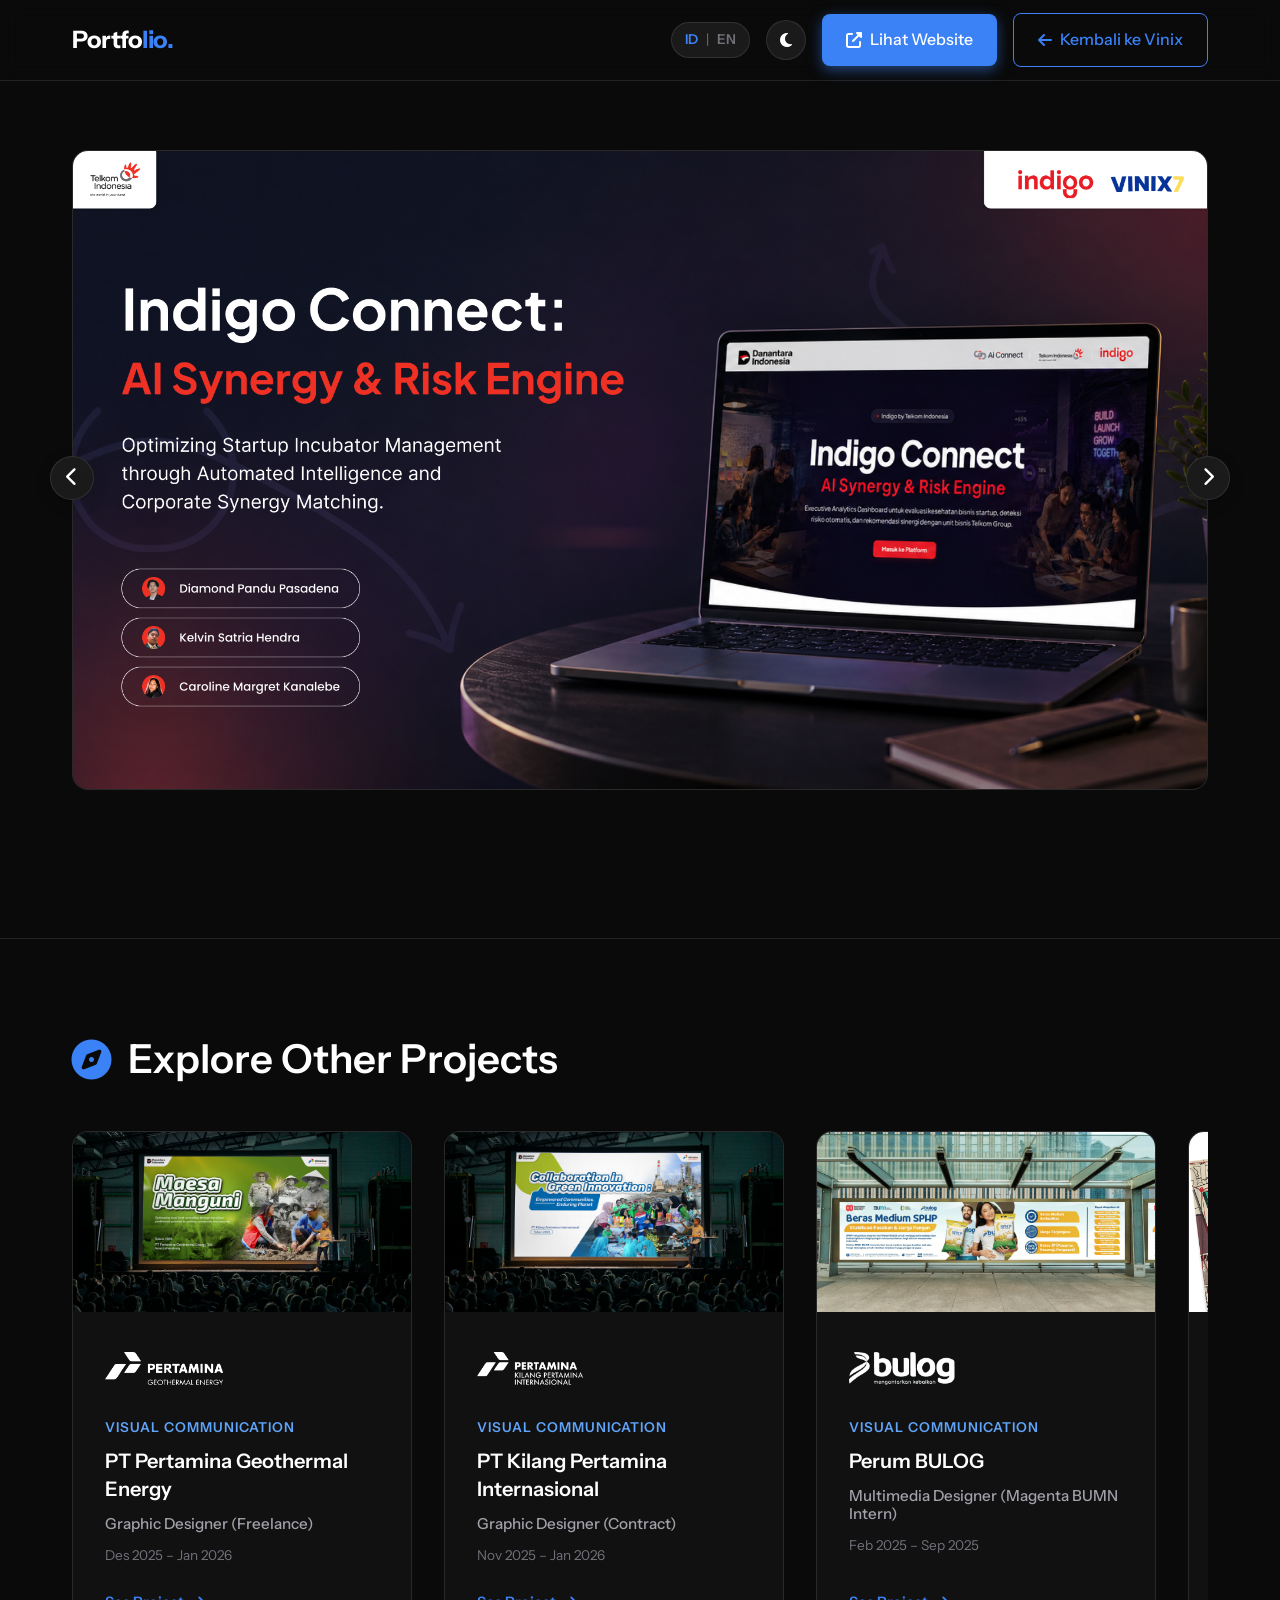
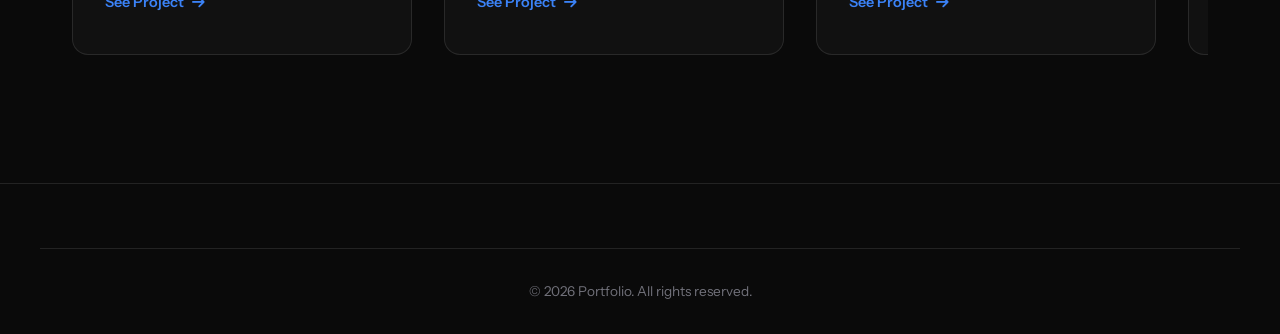
==== commit 780a72be: "Optimize BULOG portfolio marquee layout and convert large PNG assets to WebP" ====
--- a/pages/case-study-indigo-en.html
+++ b/pages/case-study-indigo-en.html
@@ -190,41 +190,83 @@
         <div class="container">
             <h2 class="other-projects-title"><i class="fas fa-compass" style="color: var(--accent-primary);"></i> Explore Other Projects</h2>
             <div class="other-projects-grid">
+                <!-- PGE -->
+                <a href="portfolio-pertamina-geothermal.html" class="other-project-card">
+                    <div class="card-thumb">
+                        <img src="../assets/pt pge/hero section.webp" alt="PGE Project">
+                    </div>
+                    <div class="card-body">
+                        <div class="other-project-logo">
+                            <img src="../assets/img/pertamina geothermal.png" class="logo-light">
+                            <img src="../assets/img/pertamina geothermal putih.png" class="logo-dark">
+                        </div>
+                        <div class="other-project-content">
+                            <span class="category">Visual Communication</span>
+                            <h3>PT Pertamina Geothermal Energy</h3>
+                            <h4 class="project-role">Graphic Designer (Freelance)</h4>
+                            <p class="project-date">Des 2025 – Jan 2026</p>
+                            <div class="view-project-link">See Project <i class="fas fa-arrow-right"></i></div>
+                        </div>
+                    </div>
+                </a>
                 <!-- KPI -->
-                <a href="portfolio-pertamina-internasional-en.html" class="other-project-card">
-                    <img src="../assets/pt kpi/hero section.png" alt="KPI" class="card-bg">
-                    <div class="other-project-content">
-                        <span class="category">Visual Communication</span>
-                        <h3>PT Kilang Pertamina Internasional</h3>
-                        <div class="view-project-link">
-                            See Project <i class="fas fa-arrow-right"></i>
-                        </div>
-                    </div>
-                </a>
-                <!-- PGE -->
-                <a href="portfolio-pertamina-geothermal-en.html" class="other-project-card">
-                    <img src="../assets/pt pge/hero section.webp" alt="PGE" class="card-bg">
-                    <div class="other-project-content">
-                        <span class="category">Strategic Presentation</span>
-                        <h3>PT Pertamina Geothermal Energy</h3>
-                        <div class="view-project-link">
-                            See Project <i class="fas fa-arrow-right"></i>
+                <a href="portfolio-pertamina-internasional.html" class="other-project-card">
+                    <div class="card-thumb">
+                        <img src="../assets/pt kpi/hero section.png" alt="KPI Project">
+                    </div>
+                    <div class="card-body">
+                        <div class="other-project-logo">
+                            <img src="../assets/img/PT Kilang Pertamina Internasional.svg" class="logo-light">
+                            <img src="../assets/img/PT Kilang Pertamina Internasional Putih.png" class="logo-dark">
+                        </div>
+                        <div class="other-project-content">
+                            <span class="category">Visual Communication</span>
+                            <h3>PT Kilang Pertamina Internasional</h3>
+                            <h4 class="project-role">Graphic Designer (Contract)</h4>
+                            <p class="project-date">Nov 2025 – Jan 2026</p>
+                            <div class="view-project-link">See Project <i class="fas fa-arrow-right"></i></div>
                         </div>
                     </div>
                 </a>
                 <!-- BULOG -->
-                <a href="portfolio-bulog-en.html" class="other-project-card">
-                    <img src="../assets/bulog/banner-sphp.webp" alt="BULOG" class="card-bg">
-                    <div class="other-project-content">
-                        <span class="category">Public Branding</span>
-                        <h3>Perum BULOG</h3>
-                        <div class="view-project-link">
-                            See Project <i class="fas fa-arrow-right"></i>
+                <a href="portfolio-bulog.html" class="other-project-card">
+                    <div class="card-thumb">
+                        <img src="../assets/bulog/banner-sphp.webp" alt="BULOG Project">
+                    </div>
+                    <div class="card-body">
+                        <div class="other-project-logo">
+                            <img src="../assets/img/bulog.png" class="logo-light">
+                            <img src="../assets/img/BULOG Putih-8 1.png" class="logo-dark">
+                        </div>
+                        <div class="other-project-content">
+                            <span class="category">Visual Communication</span>
+                            <h3>Perum BULOG</h3>
+                            <h4 class="project-role">Multimedia Designer (Magenta BUMN Intern)</h4>
+                            <p class="project-date">Feb 2025 – Sep 2025</p>
+                            <div class="view-project-link">See Project <i class="fas fa-arrow-right"></i></div>
                         </div>
                     </div>
                 </a>
+                <!-- BSKAP -->
+        <a href="portfolio-bskap.html" class="other-project-card">
+            <div class="card-thumb">
+                <img src="../assets/bskap/komik 1.png" alt="BSKAP Project">
             </div>
-        </div>
+            <div class="card-body">
+                <div class="other-project-logo bskap-logo-wrapper">
+                    <img src="../assets/img/Logo Kemendikbud.png" class="logo-light">
+                    <img src="../assets/img/bskap putih.png" class="logo-dark">
+                </div>
+                <div class="other-project-content">
+                    <span class="category">Visual Communication</span>
+                    <h3>BSKAP Kemendikbudristek</h3>
+                    <h4 class="project-role">Graphic Designer (MSIB Intern)</h4>
+                    <p class="project-date">Sep 2024 – Des 2024</p>
+                    <div class="view-project-link">See Project <i class="fas fa-arrow-right"></i></div>
+                </div>
+            </div>
+        </a>
+            </div></div>
     </section>
 
     <footer>
--- a/style.css
+++ b/style.css
@@ -213,7 +213,7 @@
     transform: translateX(-50%);
     background-color: var(--bg-tertiary);
     min-width: 220px;
-    box-shadow: 0px 8px 16px 0px rgba(0,0,0,0.4);
+    box-shadow: 0px 8px 16px 0px rgba(0, 0, 0, 0.4);
     z-index: 100;
     border-radius: 8px;
     margin-top: 10px;
@@ -229,8 +229,15 @@
 }
 
 @keyframes fadeInDropdown {
-    from { opacity: 0; transform: translate(-50%, -10px); }
-    to { opacity: 1; transform: translate(-50%, 0); }
+    from {
+        opacity: 0;
+        transform: translate(-50%, -10px);
+    }
+
+    to {
+        opacity: 1;
+        transform: translate(-50%, 0);
+    }
 }
 
 .cv-dropdown-content a {
@@ -371,7 +378,8 @@
     display: flex;
     align-items: center;
     position: relative;
-    z-index: 20; /* Layers the hero section above the about section */
+    z-index: 20;
+    /* Layers the hero section above the about section */
     overflow: hidden;
     background: linear-gradient(135deg, rgba(2, 6, 23, 0.75) 0%, rgba(15, 23, 42, 0.65) 50%, rgba(30, 58, 138, 0.55) 100%), url('assets/img/hero_section.png');
     background-size: cover;
@@ -451,7 +459,8 @@
 
 .about {
     position: relative;
-    z-index: 10; /* Keeps about section layered under hero section */
+    z-index: 10;
+    /* Keeps about section layered under hero section */
 }
 
 .about-container {
@@ -553,13 +562,13 @@
 }
 
 /* Dark mode (default) inverts black text logos to white */
-.cert-icon.efset img, 
+.cert-icon.efset img,
 .cert-icon.toefl img {
     filter: brightness(0) invert(1);
 }
 
 /* Light mode keeps them in original color (black) */
-[data-theme="light"] .cert-icon.efset img, 
+[data-theme="light"] .cert-icon.efset img,
 [data-theme="light"] .cert-icon.toefl img {
     filter: none;
 }
@@ -595,9 +604,17 @@
 
 
 @keyframes swing {
-    0% { transform: rotate(3deg); }
-    50% { transform: rotate(-3deg); }
-    100% { transform: rotate(3deg); }
+    0% {
+        transform: rotate(3deg);
+    }
+
+    50% {
+        transform: rotate(-3deg);
+    }
+
+    100% {
+        transform: rotate(3deg);
+    }
 }
 
 .id-card-container {
@@ -605,7 +622,8 @@
     width: 270px;
     margin: 60px auto 20px;
     z-index: 10;
-    transform-origin: 50% -240px; /* Swings accurately from the top of the shortened strings */
+    transform-origin: 50% -240px;
+    /* Swings accurately from the top of the shortened strings */
     animation: swing 4.5s cubic-bezier(0.45, 0, 0.55, 1) infinite;
 }
 
@@ -626,7 +644,8 @@
 .lanyard .string {
     position: absolute;
     width: 6px;
-    height: 800px; /* Lengthened securely into the hero section space but stays underneath due to z-index */
+    height: 800px;
+    /* Lengthened securely into the hero section space but stays underneath due to z-index */
     background: linear-gradient(to bottom, #0f172a, #1a1a2e, #16213e);
     bottom: 20px;
     border-radius: 3px;
@@ -657,7 +676,7 @@
     background: linear-gradient(to right, #999, #f0f0f0, #999);
     border-radius: 10px;
     z-index: 5;
-    box-shadow: 0 4px 10px rgba(0,0,0,0.3);
+    box-shadow: 0 4px 10px rgba(0, 0, 0, 0.3);
 }
 
 .id-card {
@@ -675,7 +694,7 @@
 
 .id-card-container:hover .id-card {
     border-color: var(--accent-primary);
-    box-shadow: 0 20px 40px rgba(0,0,0,0.5), 0 0 35px rgba(59, 130, 246, 0.4);
+    box-shadow: 0 20px 40px rgba(0, 0, 0, 0.5), 0 0 35px rgba(59, 130, 246, 0.4);
 }
 
 .id-card-hole {
@@ -684,14 +703,14 @@
     background: #000;
     border-radius: 10px;
     margin: 15px auto;
-    box-shadow: inset 0 4px 6px rgba(0,0,0,0.8);
+    box-shadow: inset 0 4px 6px rgba(0, 0, 0, 0.8);
     position: relative;
     z-index: 3;
 }
 
 [data-theme="light"] .id-card-hole {
     background: #fff;
-    box-shadow: inset 0 2px 4px rgba(0,0,0,0.4);
+    box-shadow: inset 0 2px 4px rgba(0, 0, 0, 0.4);
 }
 
 .id-card-header {
@@ -700,7 +719,7 @@
     color: #0f172a;
     padding: 8px 0;
     margin-bottom: 1.5rem;
-    box-shadow: 0 2px 10px rgba(0,0,0,0.2);
+    box-shadow: 0 2px 10px rgba(0, 0, 0, 0.2);
 }
 
 .id-card-header span {
@@ -717,7 +736,7 @@
     overflow: hidden;
     background-color: #ffffff;
     border: 2px solid #ffffff;
-    box-shadow: 0 8px 20px rgba(0,0,0,0.3);
+    box-shadow: 0 8px 20px rgba(0, 0, 0, 0.3);
     position: relative;
 }
 
@@ -740,13 +759,15 @@
 
 .id-card-body h2 {
     font-size: 1.5rem;
-    color: #ffffff; /* Forced white for contrast on dark blue */
+    color: #ffffff;
+    /* Forced white for contrast on dark blue */
     margin-bottom: 0.3rem;
 }
 
 .id-card-body p {
     font-size: 0.85rem;
-    color: #94a3b8; /* Slate color matching the dark blue theme */
+    color: #94a3b8;
+    /* Slate color matching the dark blue theme */
     text-transform: uppercase;
     letter-spacing: 1px;
     font-weight: 600;
@@ -756,20 +777,19 @@
     width: 60%;
     height: 40px;
     margin: 1.5rem auto 0;
-    background: repeating-linear-gradient(
-        90deg,
-        rgba(255,255,255,0.6),
-        rgba(255,255,255,0.6) 3px,
-        transparent 3px,
-        transparent 7px,
-        rgba(255,255,255,0.6) 7px,
-        rgba(255,255,255,0.6) 12px,
-        transparent 12px,
-        transparent 14px
-    );
+    background: repeating-linear-gradient(90deg,
+            rgba(255, 255, 255, 0.6),
+            rgba(255, 255, 255, 0.6) 3px,
+            transparent 3px,
+            transparent 7px,
+            rgba(255, 255, 255, 0.6) 7px,
+            rgba(255, 255, 255, 0.6) 12px,
+            transparent 12px,
+            transparent 14px);
     opacity: 0.5;
     border-radius: 2px;
 }
+
 /* Experience List (Accordion) */
 .experience {
     background-color: var(--bg-secondary);
@@ -830,10 +850,12 @@
 .timeline-track-container::-webkit-scrollbar {
     height: 8px;
 }
+
 .timeline-track-container::-webkit-scrollbar-track {
     background: var(--bg-tertiary);
     border-radius: 4px;
 }
+
 .timeline-track-container::-webkit-scrollbar-thumb {
     background: var(--accent-secondary);
     border-radius: 4px;
@@ -841,7 +863,8 @@
 
 .timeline-line {
     position: absolute;
-    top: 3rem; /* Adjusted for the absolute date on top */
+    top: 3rem;
+    /* Adjusted for the absolute date on top */
     left: 2rem;
     right: 2rem;
     height: 3px;
@@ -851,19 +874,23 @@
 
 .timeline-nodes {
     display: flex;
-    gap: 1.5rem; /* Reduced gap to allow fitting on one line */
+    gap: 1.5rem;
+    /* Reduced gap to allow fitting on one line */
     position: relative;
     z-index: 1;
 }
 
 .timeline-node {
     position: relative;
-    padding-top: 2rem; /* Add padding for the absolute date */
+    padding-top: 2rem;
+    /* Add padding for the absolute date */
     display: flex;
     flex-direction: column;
     align-items: center;
-    flex: 1; /* Make all nodes stretch and fit horizontally */
-    min-width: 0; /* Important for flex shrink */
+    flex: 1;
+    /* Make all nodes stretch and fit horizontally */
+    min-width: 0;
+    /* Important for flex shrink */
     cursor: pointer;
     transition: var(--transition-normal);
 }
@@ -924,15 +951,20 @@
 
 .detail-split-layout {
     display: grid;
-    grid-template-columns: 320px 1fr;
+    grid-template-columns: 1fr 320px;
     gap: 3rem;
     align-items: start;
 }
 
 .detail-visual-col {
+    order: 2;
     display: flex;
     flex-direction: column;
     gap: 1.5rem;
+}
+
+.detail-text-col {
+    order: 1;
 }
 
 .detail-visual-col img.detail-img {
@@ -1007,18 +1039,23 @@
 .logo-light {
     display: none;
 }
+
 .logo-dark {
     display: block;
 }
+
 [data-theme="light"] .logo-light {
     display: block;
 }
+
 [data-theme="light"] .logo-dark {
     display: none;
 }
+
 .vinix-logo {
     filter: brightness(0) invert(1);
 }
+
 [data-theme="light"] .vinix-logo {
     filter: none;
 }
@@ -1056,8 +1093,15 @@
 }
 
 @keyframes fadeSlideUp {
-    0% { opacity: 0; transform: translateY(20px) scale(0.98); }
-    100% { opacity: 1; transform: translateY(0) scale(1); }
+    0% {
+        opacity: 0;
+        transform: translateY(20px) scale(0.98);
+    }
+
+    100% {
+        opacity: 1;
+        transform: translateY(0) scale(1);
+    }
 }
 
 .detail-header {
@@ -1141,51 +1185,63 @@
     .timeline-track-container {
         padding: 0.5rem 0 1.5rem 0;
     }
+
     .timeline-line {
         left: 1rem;
         right: 1rem;
     }
+
     .timeline-nodes {
         gap: 1.5rem;
         padding: 0 1rem;
         flex-direction: column;
     }
+
     .timeline-node {
         width: 100%;
         max-width: 320px;
         margin: 0 auto;
     }
+
     .timeline-line {
-        display: none; /* Hide horizontal line when stacking vertically */
-    }
+        display: none;
+        /* Hide horizontal line when stacking vertically */
+    }
+
     .timeline-details-display {
         padding: 1.5rem;
     }
-    
+
     .detail-split-layout {
         grid-template-columns: 1fr;
         gap: 1.5rem;
     }
-    
+
     .detail-visual-col {
+        order: 1;
         flex-direction: row;
         overflow-x: auto;
         padding-bottom: 0.5rem;
         scrollbar-width: none;
     }
 
+    .detail-text-col {
+        order: 2;
+    }
+
     .detail-visual-col::-webkit-scrollbar {
         display: none;
     }
-    
+
     .detail-visual-col img.detail-img {
         width: 260px;
         flex-shrink: 0;
     }
-    
+
     .detail-company {
         font-size: 1.25rem;
     }
+
     .detail-role {
         font-size: 1rem;
     }
@@ -1781,7 +1837,7 @@
         padding: 1.5rem 1.25rem;
         align-items: center;
     }
-    
+
     .company-logo {
         grid-column: 1 / -1;
         width: 55px;
@@ -1825,65 +1881,113 @@
 }
 
 .other-projects-grid {
-    display: grid;
-    grid-template-columns: repeat(auto-fit, minmax(320px, 1fr));
+    display: flex;
+    overflow-x: auto;
     gap: 2rem;
+    padding-bottom: 2rem;
+    scrollbar-width: thin;
+    scrollbar-color: var(--accent-primary) var(--bg-tertiary);
+    scroll-snap-type: x mandatory;
+}
+
+.other-projects-grid::-webkit-scrollbar {
+    height: 8px;
+}
+
+.other-projects-grid::-webkit-scrollbar-track {
+    background: var(--bg-tertiary);
+    border-radius: 4px;
+}
+
+.other-projects-grid::-webkit-scrollbar-thumb {
+    background-color: var(--accent-primary);
+    border-radius: 4px;
 }
 
 .other-project-card {
     position: relative;
     border-radius: 16px;
-    overflow: hidden;
-    height: 350px;
     display: flex;
     flex-direction: column;
-    justify-content: flex-end;
-    padding: 2rem;
     text-decoration: none;
-    transition: transform var(--transition-slow);
+    transition: transform var(--transition-slow), border-color var(--transition-fast), box-shadow var(--transition-fast);
     background: var(--bg-secondary);
     border: 1px solid var(--border-color);
+    min-height: 240px;
+    overflow: hidden;
+    flex: 0 0 340px;
+    max-width: 85vw;
+    scroll-snap-align: start;
 }
 
 .other-project-card:hover {
     transform: translateY(-8px);
     border-color: var(--accent-primary);
-}
-
-.other-project-card::before {
-    content: '';
-    position: absolute;
-    inset: 0;
-    background: linear-gradient(to top, rgba(0, 0, 0, 0.8) 0%, rgba(0, 0, 0, 0.2) 60%, transparent 100%);
-    z-index: 1;
-    transition: background var(--transition-slow);
-}
-
-.other-project-card:hover::before {
-    background: linear-gradient(to top, rgba(0, 0, 0, 0.95) 0%, rgba(0, 0, 0, 0.4) 60%, transparent 100%);
-}
-
-.other-project-card .card-bg {
-    position: absolute;
-    inset: 0;
+    box-shadow: 0 10px 20px rgba(0, 0, 0, 0.1);
+}
+
+.other-project-card .card-thumb {
+    width: 100%;
+    height: 180px;
+    overflow: hidden;
+}
+
+.other-project-card .card-thumb img {
     width: 100%;
     height: 100%;
     object-fit: cover;
-    z-index: 0;
-    transition: transform var(--transition-slow);
-    opacity: 0.8;
-}
-
-.other-project-card:hover .card-bg {
+    transition: transform 0.5s ease;
+}
+
+.other-project-card:hover .card-thumb img {
     transform: scale(1.05);
-    opacity: 1;
+}
+
+.other-project-card .card-body {
+    padding: 2.5rem 2rem;
+    display: flex;
+    flex-direction: column;
+    flex: 1;
+}
+
+.other-project-logo {
+    display: flex;
+    align-items: center;
+    padding-bottom: 2rem;
+    height: 65px;
+}
+
+.other-project-logo img {
+    max-height: 100%;
+    max-width: 190px;
+    object-fit: contain;
+}
+
+.bskap-logo-wrapper img {
+    transform: scale(1.4);
+    transform-origin: left center;
+}
+
+[data-theme="dark"] .other-project-logo .logo-light {
+    display: none;
+}
+
+[data-theme="dark"] .other-project-logo .logo-dark {
+    display: block;
+}
+
+[data-theme="light"] .other-project-logo .logo-dark {
+    display: none;
+}
+
+[data-theme="light"] .other-project-logo .logo-light {
+    display: block;
 }
 
 .other-project-content {
-    position: relative;
-    z-index: 2;
     display: flex;
     flex-direction: column;
+    flex: 1;
     gap: 0.5rem;
 }
 
@@ -1896,33 +2000,44 @@
 }
 
 .other-project-content h3 {
-    color: #ffffff;
-    font-size: 1.5rem;
-    line-height: 1.3;
-    margin-bottom: 0.5rem;
+    color: var(--text-primary);
+    font-size: 1.25rem;
+    line-height: 1.4;
+    margin-bottom: 0.25rem;
     font-family: var(--font-heading);
     transition: color var(--transition-fast);
 }
 
-.other-project-card:hover .other-project-content h3 {
-    color: var(--accent-secondary);
-}
-
-.view-project-link {
-    display: inline-flex;
-    align-items: center;
-    gap: 0.5rem;
-    color: #ffffff;
+.other-project-content .project-role {
+    color: var(--text-secondary);
     font-size: 0.95rem;
     font-weight: 500;
-    opacity: 0;
-    transform: translateY(10px);
-    transition: all var(--transition-normal);
+    margin-bottom: 0.25rem;
+}
+
+.other-project-content .project-date {
+    color: var(--text-muted);
+    font-size: 0.85rem;
+    margin-bottom: 1rem;
+}
+
+.other-project-card:hover .other-project-content h3 {
+    color: var(--accent-primary);
+}
+
+.view-project-link {
+    display: flex;
+    align-items: center;
+    gap: 0.5rem;
+    margin-top: auto;
+    color: var(--accent-primary);
+    font-weight: 600;
+    font-size: 0.9rem;
+    transition: gap var(--transition-normal);
 }
 
 .other-project-card:hover .view-project-link {
-    opacity: 1;
-    transform: translateY(0);
+    gap: 1rem;
 }
 
 @keyframes fadeInUp {
@@ -1942,6 +2057,90 @@
     display: grid;
     grid-template-columns: repeat(auto-fit, minmax(300px, 1fr));
     gap: 1.5rem;
+}
+
+/* Marquee Animation */
+.marquee-gallery-wrapper {
+    display: flex;
+    flex-direction: column;
+    gap: 1rem;
+    overflow: hidden;
+    width: 100%;
+    position: relative;
+    padding: 1rem 0;
+}
+
+/* Gradient fades on edges to make the marquee look seamless */
+.marquee-gallery-wrapper::before,
+.marquee-gallery-wrapper::after {
+    content: "";
+    position: absolute;
+    top: 0;
+    bottom: 0;
+    width: 60px;
+    z-index: 2;
+    pointer-events: none;
+}
+
+.marquee-gallery-wrapper::before {
+    left: 0;
+    background: linear-gradient(to right, var(--bg-secondary) 0%, transparent 100%);
+}
+
+.marquee-gallery-wrapper::after {
+    right: 0;
+    background: linear-gradient(to left, var(--bg-secondary) 0%, transparent 100%);
+}
+
+.marquee-row {
+    display: flex;
+    gap: 1rem;
+    width: max-content;
+    animation: marquee-scroll 25s linear infinite;
+}
+
+/* Make odd rows go left and even rows go right */
+.marquee-row.reverse {
+    animation-direction: reverse;
+    /* offset slightly so it doesnt look symmetrical */
+    margin-left: -150px;
+}
+
+.marquee-row:hover {
+    animation-play-state: paused;
+}
+
+@keyframes marquee-scroll {
+    0% {
+        transform: translateX(0);
+    }
+
+    100% {
+        transform: translateX(calc(-50% - 0.5rem));
+    }
+}
+
+.marquee-item {
+    height: 230px;
+    width: max-content;
+    border-radius: 12px;
+    overflow: hidden;
+    border: 1px solid var(--border-color);
+    box-shadow: 0 4px 15px rgba(0, 0, 0, 0.1);
+    background: var(--bg-primary);
+    flex-shrink: 0;
+}
+
+.marquee-item img {
+    height: 100%;
+    width: auto;
+    display: block;
+    object-fit: contain;
+    transition: transform 0.4s ease;
+}
+
+.marquee-item:hover img {
+    transform: scale(1.1);
 }
 
 .bento-grid-2 {
@@ -2115,9 +2314,10 @@
 .cert-modal-frame {
     background: #faf8f5;
     padding: 16px;
-    border: 14px solid #6b4423; /* Wooden brown frame style matching MSIB/Magenta */
+    border: 14px solid #6b4423;
+    /* Wooden brown frame style matching MSIB/Magenta */
     border-radius: 8px;
-    box-shadow: 0 20px 50px rgba(0,0,0,0.5), inset 0 0 15px rgba(0,0,0,0.1);
+    box-shadow: 0 20px 50px rgba(0, 0, 0, 0.5), inset 0 0 15px rgba(0, 0, 0, 0.1);
     margin: 0 auto;
     display: flex;
     align-items: center;
@@ -2139,7 +2339,7 @@
     max-width: 80vw;
     width: auto;
     display: block;
-    border: 1px solid rgba(0,0,0,0.15);
+    border: 1px solid rgba(0, 0, 0, 0.15);
     object-fit: contain;
 }
 
@@ -2150,6 +2350,7 @@
         max-width: 95vw;
         max-height: 80vh;
     }
+
     .cert-modal-img {
         max-width: 85vw;
         max-height: 60vh;
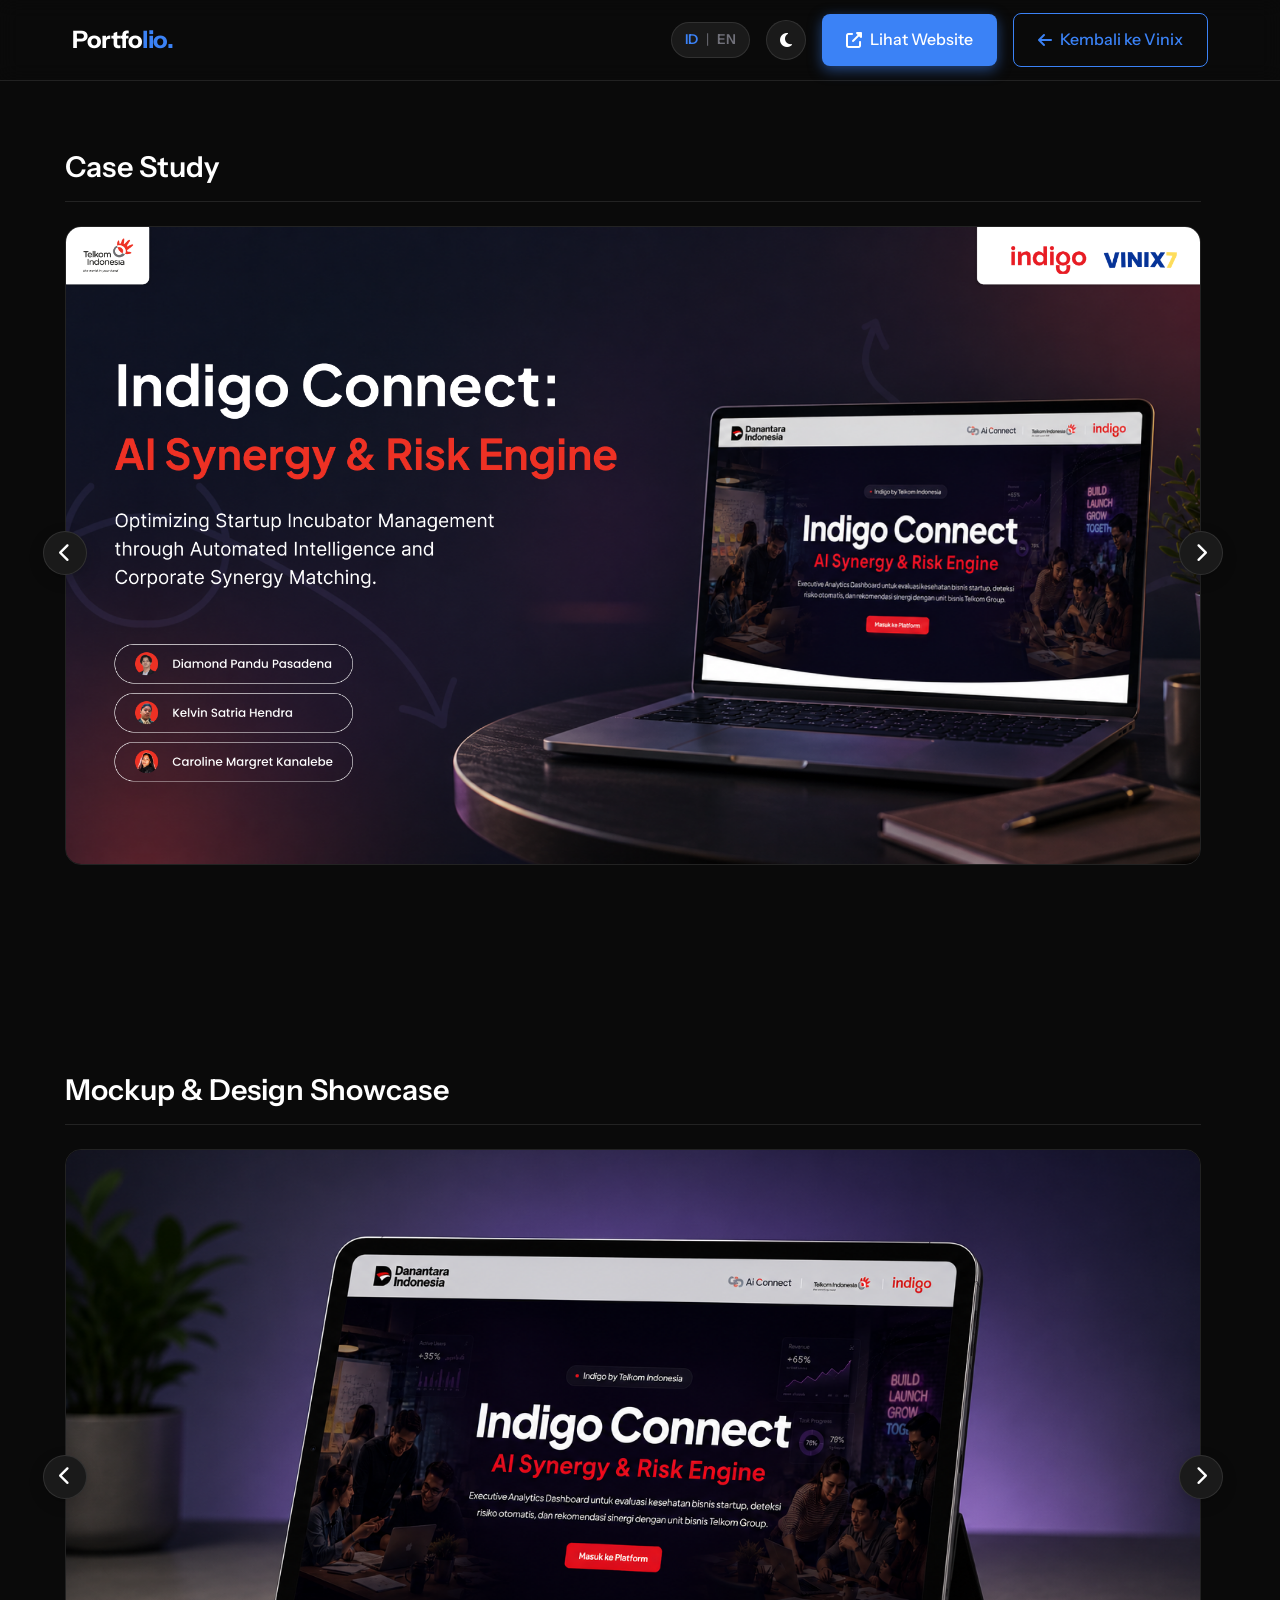
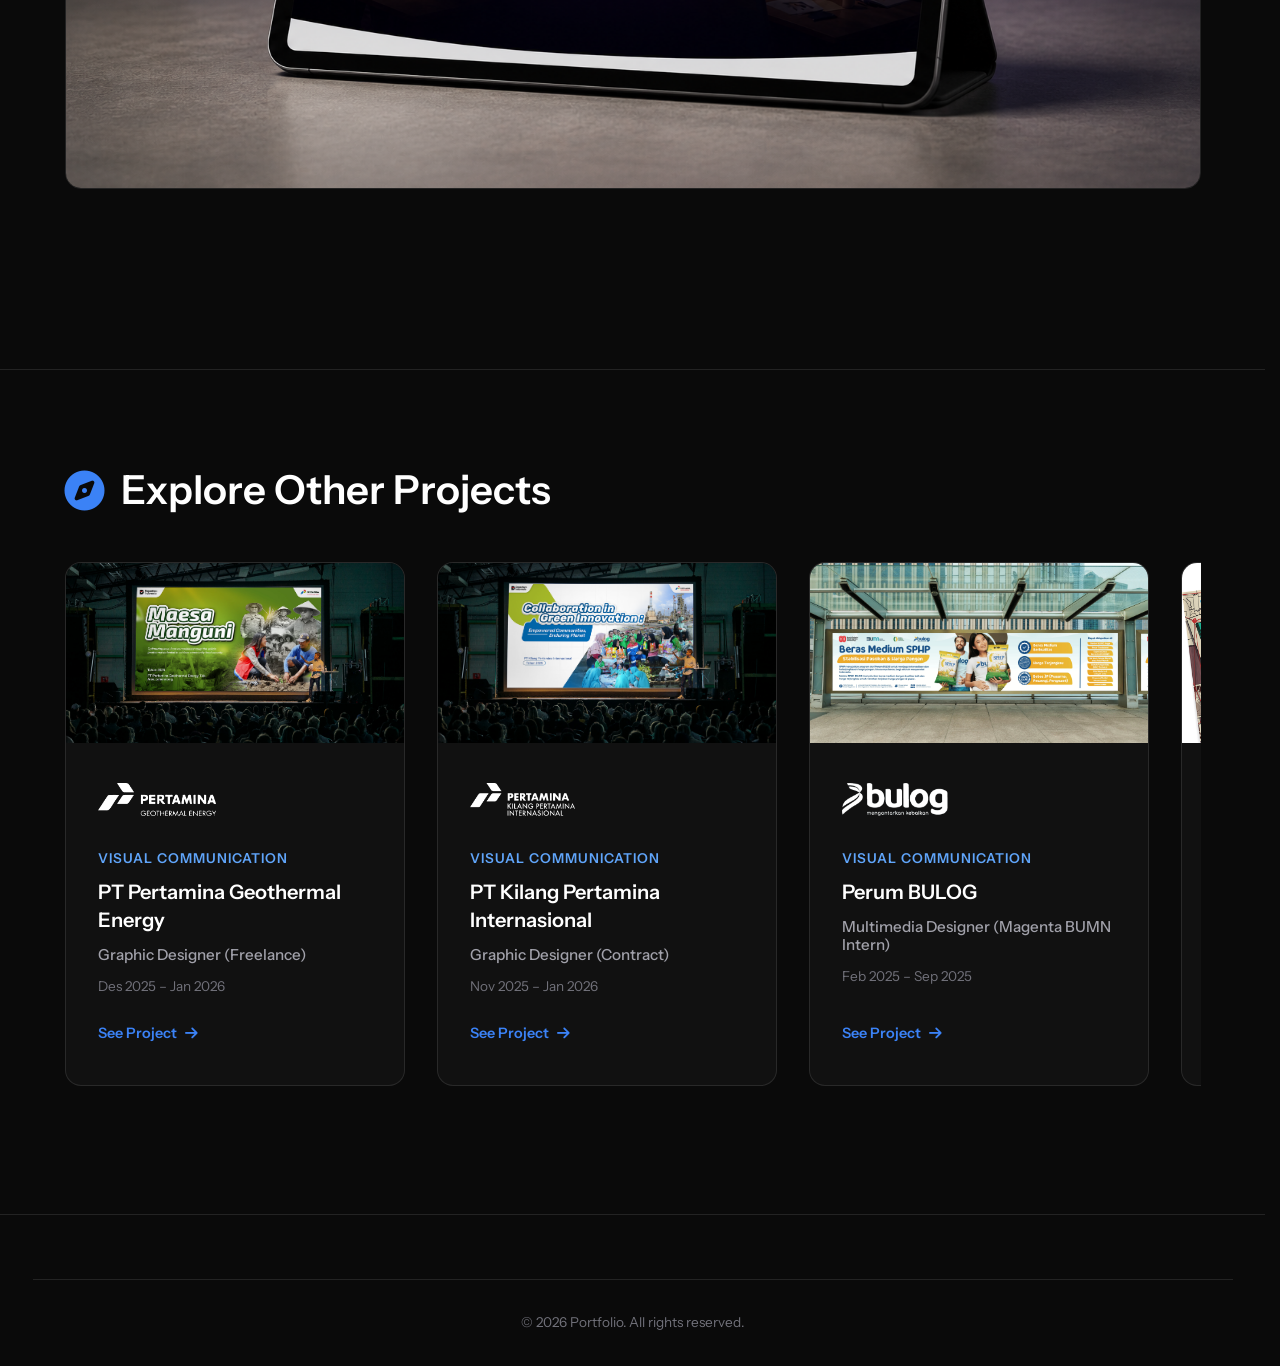
==== commit e9c5078b: "Update Indigo case study layout and mockups" ====
--- a/pages/case-study-indigo-en.html
+++ b/pages/case-study-indigo-en.html
@@ -115,6 +115,8 @@
         }
 
         /* Carousel Styles */
+        .category-section { margin-top: 0; margin-bottom: 4rem; }
+        .category-section h3 { font-size: 1.8rem; margin-bottom: 24px; color: var(--text-primary); border-bottom: 1px solid var(--border-color); padding-bottom: 1rem; }
         .carousel-wrapper { position: relative; margin-bottom: 2rem; max-width: 1200px; margin-left: auto; margin-right: auto; }
         .carousel-btn { position: absolute; top: 50%; transform: translateY(-50%); background: var(--bg-tertiary); color: var(--text-primary); border: 1px solid var(--border-color); border-radius: 50%; width: 44px; height: 44px; display: flex; align-items: center; justify-content: center; cursor: pointer; z-index: 10; box-shadow: 0 5px 15px rgba(0,0,0,0.2); transition: all 0.3s ease; font-size: 1.2rem; }
         .carousel-btn:hover { background: var(--accent-primary); color: #fff; border-color: var(--accent-primary); }
@@ -124,9 +126,9 @@
         
         .css-carousel { display: flex; overflow-x: auto; scroll-snap-type: x mandatory; gap: 1.5rem; padding-bottom: 1rem; scrollbar-width: none; scroll-behavior: smooth; }
         .css-carousel::-webkit-scrollbar { display: none; }
-        .css-carousel-item { flex: 0 0 100%; scroll-snap-align: start; border-radius: 16px; overflow: hidden; position: relative; border: 1px solid var(--border-color); transition: transform 0.3s ease, box-shadow 0.3s ease; background: var(--bg-secondary); }
-        .css-carousel-item:hover { box-shadow: 0 10px 30px rgba(0, 0, 0, 0.15); border-color: var(--accent-primary); }
-        .css-carousel-item img { width: 100%; height: auto; display: block; object-fit: contain; max-height: 85vh; margin: 0 auto; }
+        .css-carousel-item { flex: 0 0 100%; scroll-snap-align: start; position: relative; border: none; background: transparent; transition: transform 0.3s ease; }
+        .css-carousel-item:hover { transform: translateY(-5px); }
+        .css-carousel-item img { width: 100%; height: auto; display: block; margin: 0 auto; border-radius: 16px; border: 1px solid var(--border-color); }
         @media (max-width: 768px) { .css-carousel-item { flex: 0 0 calc(100% - 2rem); scroll-snap-align: center; } }
     </style>
 </head>
@@ -155,31 +157,46 @@
     <section class="portfolio-detail section-padding">
         <div class="container">
 
-
             <div class="project-content" style="margin-top: 0;">
-                <div class="carousel-wrapper">
-                    <button class="carousel-btn prev"><i class="fas fa-chevron-left"></i></button>
-                    <div class="css-carousel">
-                        <div class="css-carousel-item"><img src="../assets/vinix7/indigo.png" alt="Indigo Project Design"></div>
-                        <div class="css-carousel-item"><img src="../assets/vinix7/indigo_2.webp" alt="Indigo 2"></div>
-                        <div class="css-carousel-item"><img src="../assets/vinix7/indigo_3.webp" alt="Indigo 3"></div>
-                        <div class="css-carousel-item"><img src="../assets/vinix7/indigo_4.webp" alt="Indigo 4"></div>
-                        <div class="css-carousel-item"><img src="../assets/vinix7/indigo_5.webp" alt="Indigo 5"></div>
-                        <div class="css-carousel-item"><img src="../assets/vinix7/indigo_6.webp" alt="Indigo 6"></div>
-                        <div class="css-carousel-item"><img src="../assets/vinix7/indigo_7.webp" alt="Indigo 7"></div>
-                        <div class="css-carousel-item"><img src="../assets/vinix7/indigo_8.webp" alt="Indigo 8"></div>
-                        <div class="css-carousel-item"><img src="../assets/vinix7/indigo_9.webp" alt="Indigo 9"></div>
-                        <div class="css-carousel-item"><img src="../assets/vinix7/indigo_10.webp" alt="Indigo 10"></div>
-                        <div class="css-carousel-item"><img src="../assets/vinix7/indigo_11.webp" alt="Indigo 11"></div>
-                        <div class="css-carousel-item"><img src="../assets/vinix7/indigo_12.webp" alt="Indigo 12"></div>
-                        <div class="css-carousel-item"><img src="../assets/vinix7/indigo_13.webp" alt="Indigo 13"></div>
-                        <div class="css-carousel-item"><img src="../assets/vinix7/indigo_14.webp" alt="Indigo 14"></div>
-                        <div class="css-carousel-item"><img src="../assets/vinix7/indigo_15.webp" alt="Indigo 15"></div>
-                        <div class="css-carousel-item"><img src="../assets/vinix7/indigo_16.webp" alt="Indigo 16"></div>
-                        <div class="css-carousel-item"><img src="../assets/vinix7/indigo_17.webp" alt="Indigo 17"></div>
-                        <div class="css-carousel-item"><img src="../assets/vinix7/indigo_18.webp" alt="Indigo 18"></div>
-                    </div>
-                    <button class="carousel-btn next"><i class="fas fa-chevron-right"></i></button>
+                <div class="category-section">
+                    <h3>Case Study</h3>
+                    <div class="carousel-wrapper">
+                        <button class="carousel-btn prev"><i class="fas fa-chevron-left"></i></button>
+                        <div class="css-carousel">
+                            <div class="css-carousel-item"><img src="../assets/vinix7/indigo.png" alt="Indigo Project Design"></div>
+                            <div class="css-carousel-item"><img src="../assets/vinix7/indigo_2.webp" alt="Indigo 2"></div>
+                            <div class="css-carousel-item"><img src="../assets/vinix7/indigo_3.webp" alt="Indigo 3"></div>
+                            <div class="css-carousel-item"><img src="../assets/vinix7/indigo_4.webp" alt="Indigo 4"></div>
+                            <div class="css-carousel-item"><img src="../assets/vinix7/indigo_5.webp" alt="Indigo 5"></div>
+                            <div class="css-carousel-item"><img src="../assets/vinix7/indigo_6.webp" alt="Indigo 6"></div>
+                            <div class="css-carousel-item"><img src="../assets/vinix7/indigo_7.webp" alt="Indigo 7"></div>
+                            <div class="css-carousel-item"><img src="../assets/vinix7/indigo_8.webp" alt="Indigo 8"></div>
+                            <div class="css-carousel-item"><img src="../assets/vinix7/indigo_9.webp" alt="Indigo 9"></div>
+                            <div class="css-carousel-item"><img src="../assets/vinix7/indigo_10.webp" alt="Indigo 10"></div>
+                            <div class="css-carousel-item"><img src="../assets/vinix7/indigo_11.webp" alt="Indigo 11"></div>
+                            <div class="css-carousel-item"><img src="../assets/vinix7/indigo_12.webp" alt="Indigo 12"></div>
+                            <div class="css-carousel-item"><img src="../assets/vinix7/indigo_13.webp" alt="Indigo 13"></div>
+                            <div class="css-carousel-item"><img src="../assets/vinix7/indigo_14.webp" alt="Indigo 14"></div>
+                            <div class="css-carousel-item"><img src="../assets/vinix7/indigo_15.webp" alt="Indigo 15"></div>
+                            <div class="css-carousel-item"><img src="../assets/vinix7/indigo_16.webp" alt="Indigo 16"></div>
+                            <div class="css-carousel-item"><img src="../assets/vinix7/indigo_17.webp" alt="Indigo 17"></div>
+                            <div class="css-carousel-item"><img src="../assets/vinix7/indigo_18.webp" alt="Indigo 18"></div>
+                        </div>
+                        <button class="carousel-btn next"><i class="fas fa-chevron-right"></i></button>
+                    </div>
+                </div>
+
+                <div class="category-section" style="margin-top: 2rem;">
+                    <h3>Mockup & Design Showcase</h3>
+                    <div class="carousel-wrapper" style="margin-bottom: 0;">
+                        <button class="carousel-btn prev"><i class="fas fa-chevron-left"></i></button>
+                        <div class="css-carousel">
+                            <div class="css-carousel-item"><img src="../assets/vinix7/mockup_indigo.png" alt="Indigo Mockup 1"></div>
+                            <div class="css-carousel-item"><img src="../assets/vinix7/mockup_indigo2.png" alt="Indigo Mockup 2"></div>
+                            <div class="css-carousel-item"><img src="../assets/vinix7/mockup_indigo3.png" alt="Indigo Mockup 3"></div>
+                        </div>
+                        <button class="carousel-btn next"><i class="fas fa-chevron-right"></i></button>
+                    </div>
                 </div>
             </div>
         </div>
--- a/style.css
+++ b/style.css
@@ -53,6 +53,7 @@
 
 html {
     scroll-behavior: smooth;
+    scrollbar-gutter: stable;
 }
 
 body {
@@ -2121,7 +2122,7 @@
 }
 
 .marquee-item {
-    height: 230px;
+    height: 280px;
     width: max-content;
     border-radius: 12px;
     overflow: hidden;
